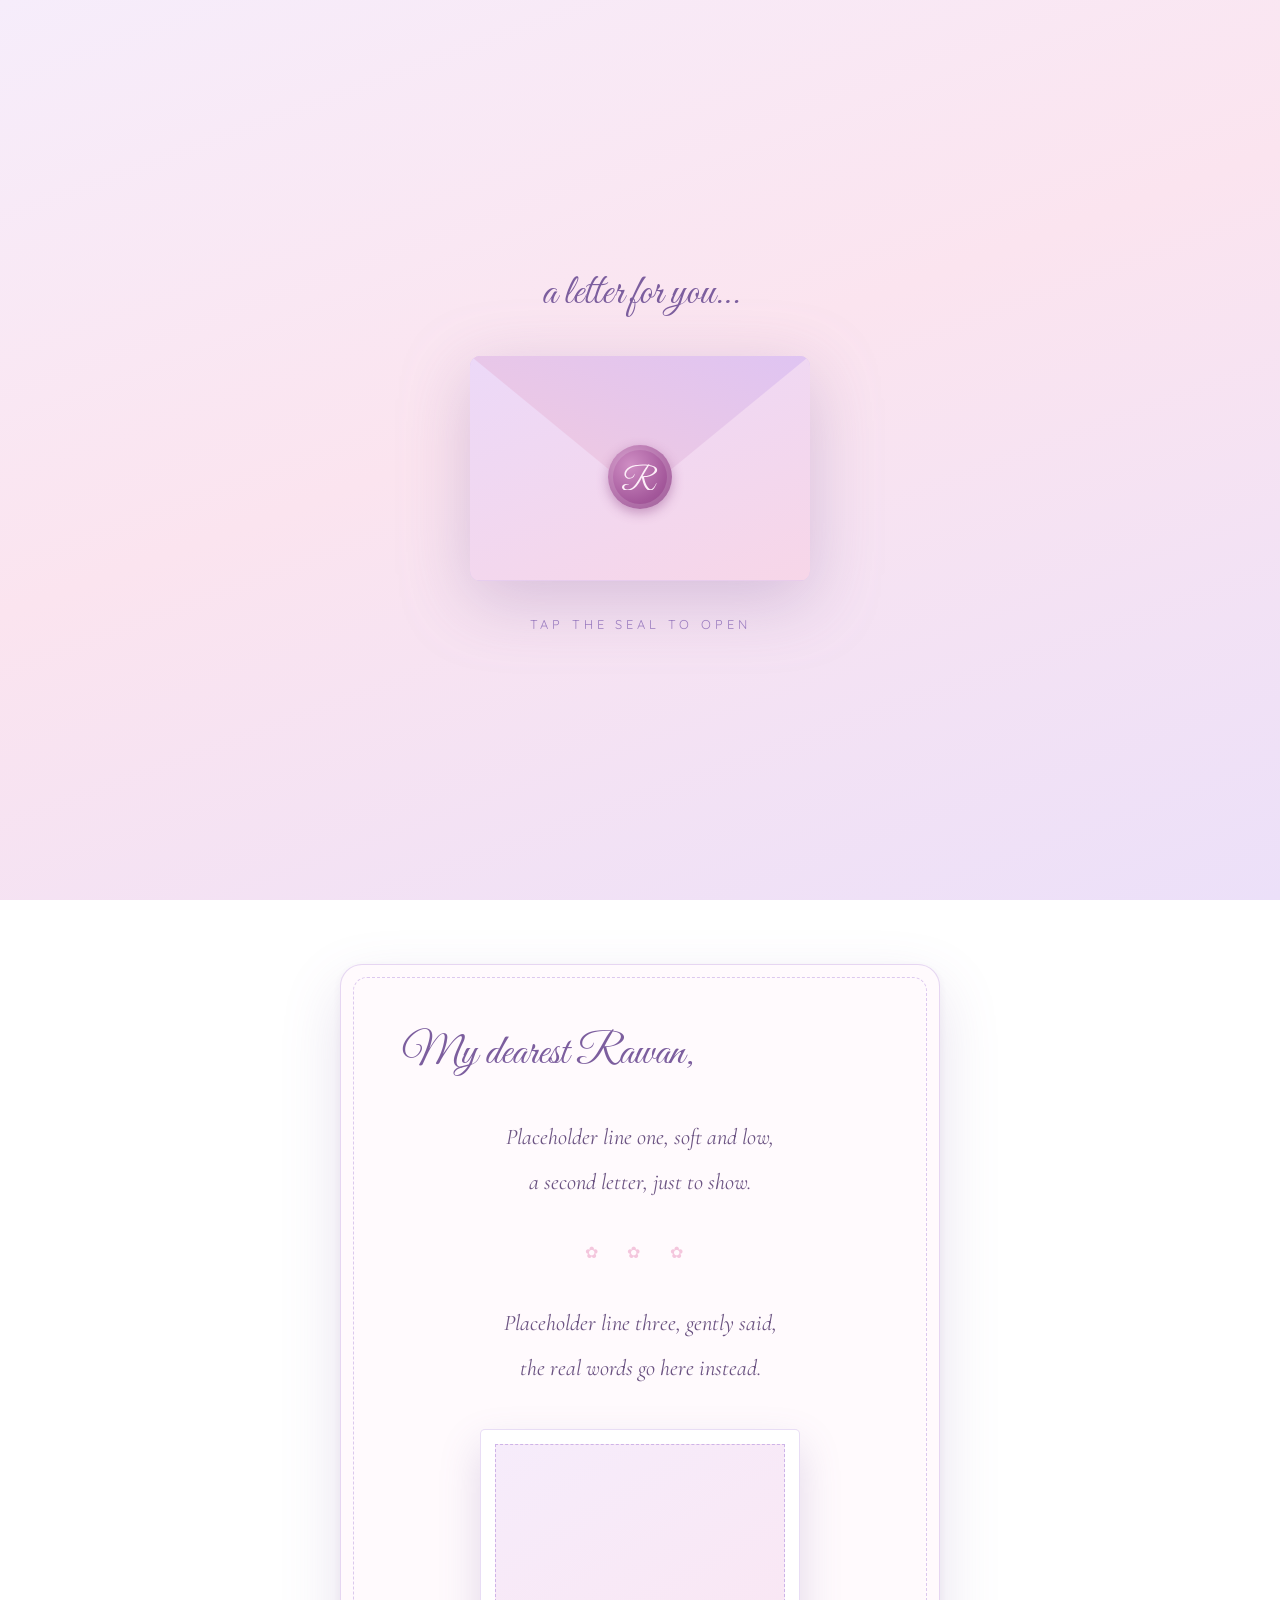
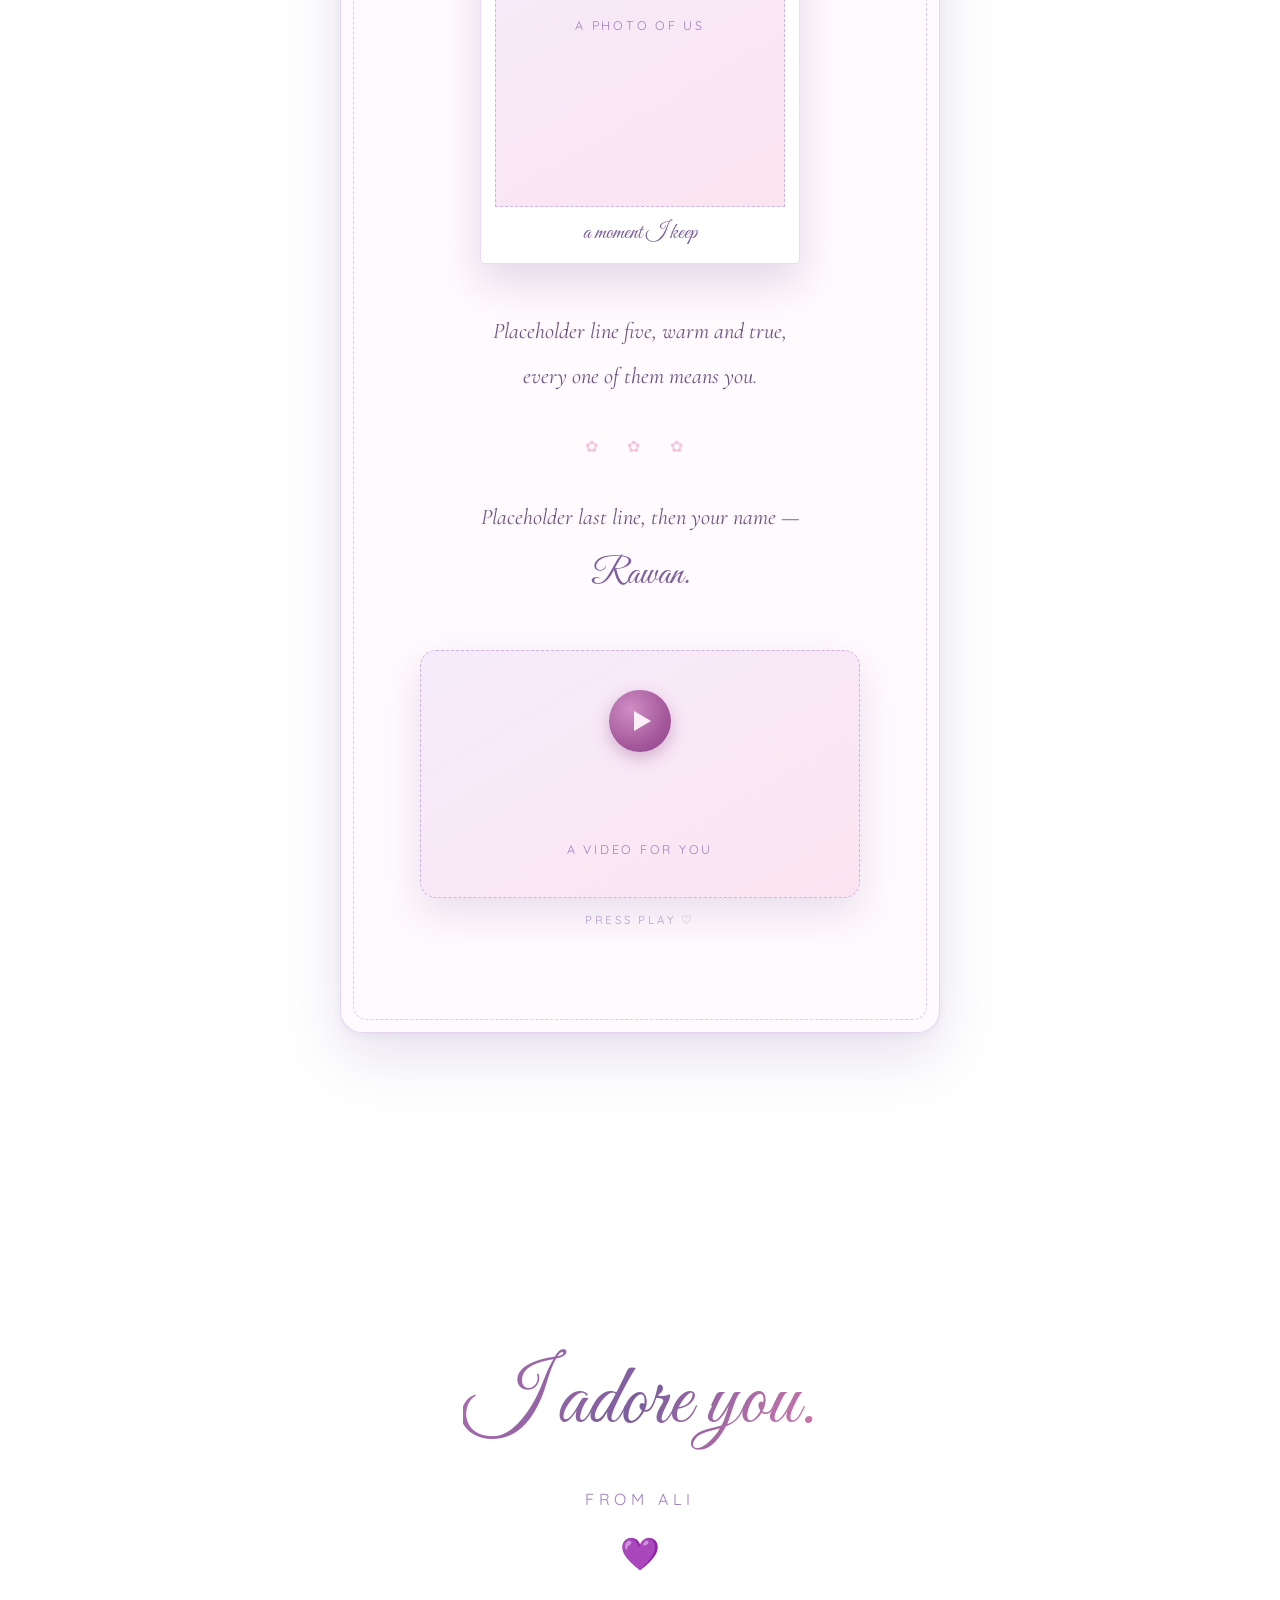
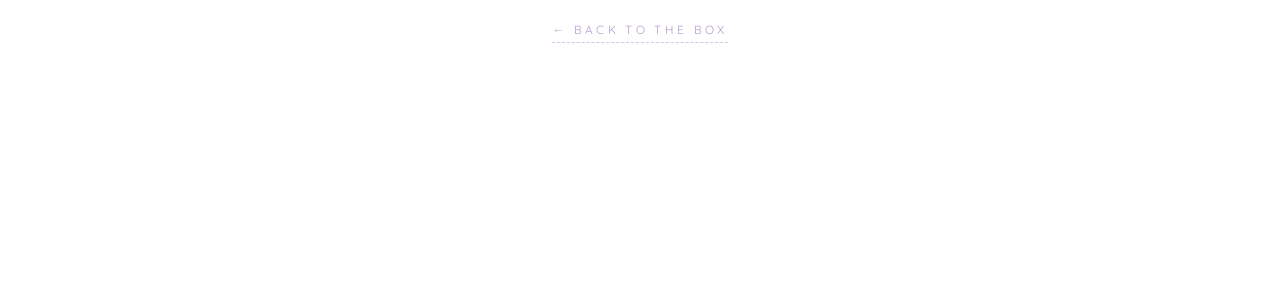
==== letters/no-2.html @ af163b9e "Add Letter No. II with poem, photo and video placeholders Adds letters/no-2.html and its card on the" ====
<!DOCTYPE html>
<html lang="en">
<head>
<meta charset="UTF-8">
<meta name="viewport" content="width=device-width, initial-scale=1.0">
<title>A Second Letter — for Rawan ♡</title>
<meta name="description" content="Letter No. II, for Rawan.">
<meta name="theme-color" content="#f6edfb">

<link rel="manifest" href="../manifest.webmanifest">
<link rel="apple-touch-icon" href="../assets/apple-touch-icon.png">
<meta name="apple-mobile-web-app-capable" content="yes">
<meta name="apple-mobile-web-app-status-bar-style" content="default">
<meta name="apple-mobile-web-app-title" content="For Rawan">
<link rel="icon" href="data:image/svg+xml,<svg xmlns=%22http://www.w3.org/2000/svg%22 viewBox=%220 0 100 100%22><text y=%22.9em%22 font-size=%2290%22>💌</text></svg>">

<link rel="preconnect" href="https://fonts.googleapis.com">
<link rel="preconnect" href="https://fonts.gstatic.com" crossorigin>
<link href="https://fonts.googleapis.com/css2?family=Cormorant+Garamond:ital,wght@0,400;0,500;1,400;1,500&family=Great+Vibes&family=Quicksand:wght@400;500&display=swap" rel="stylesheet">
<link rel="stylesheet" href="../assets/styles.css">
</head>
<body class="locked">

  <!-- sealed envelope — the letter begins closed, tap the seal to open -->
  <div class="env-overlay" id="envOverlay">
    <p class="env-hint">a letter for you…</p>
    <div class="envelope" id="envelope" role="button" tabindex="0" aria-label="Open the letter">
      <div class="env-back"></div>
      <div class="env-letter">For Rawan ♡</div>
      <div class="env-front"></div>
      <div class="env-flap"></div>
      <div class="wax-seal" aria-hidden="true">
        <svg class="seal-mark" viewBox="19 -790 1098 832" width="1098" height="832" aria-hidden="true" focusable="false"><path fill="#fdeef8" d="M894 42Q866 42 838.50 29Q811 16 787-9Q752-45 726.50-95.50Q701-146 683-199.50Q665-253 655-297.50Q645-342 641-366Q604-295 564.50-225.50Q525-156 464-89Q406-26 337 6.50Q268 39 194 39Q171 39 147 36Q81 28 50-2Q19-32 19-66Q19-103 52-133Q85-163 146-163Q166-163 189-159Q212-155 237-146Q248-142 248-137Q248-133 240-133Q235-133 232-134Q199-146 173-146Q131-146 109-121.50Q87-97 87-68Q87-40 111-16Q135 8 185 8Q248 8 301-21.50Q354-51 400-102.50Q446-154 488-219.50Q530-285 570-356Q637-475 691.50-572.50Q746-670 807-738Q780-741 752-742Q724-743 695-743Q632-743 564.50-736.50Q497-730 434-716Q349-698 288-662.50Q227-627 191.50-583.50Q156-540 147-496Q144-480 144-465Q144-414 178-386Q212-358 256-358Q284-358 312.50-369.50Q341-381 364-406Q383-426 392-443.50Q401-461 402-470Q403-484 408-484Q411-484 413.50-479Q416-474 415-469Q411-446 401-424Q391-402 377-387Q349-358 313-344Q277-330 244-330Q205-330 170.50-347Q136-364 115-396.50Q94-429 94-477Q94-533 133-591.50Q172-650 250.50-695Q329-740 446-757Q505-765 560.50-769.50Q616-774 668-774Q710-774 750-771Q790-768 829-763Q855-790 864-790Q871-790 871-779Q871-775 870-769Q869-763 867-757Q894-753 919.50-748.50Q945-744 965-738Q1044-716 1080.50-680.50Q1117-645 1117-604Q1117-560 1077.50-516Q1038-472 966.50-438Q895-404 799-388Q768-383 744.50-381Q721-379 704-378Q706-368 713-336Q720-304 733-260.50Q746-217 766.50-169Q787-121 816-78Q839-44 863-22Q887 0 914 0Q931 0 949.50-9Q968-18 988-38Q1012-62 1032-92Q1052-122 1066-149.50Q1080-177 1087-193Q1093-193 1096-192Q1099-191 1099-184Q1095-174 1085-152.50Q1075-131 1061.50-104.50Q1048-78 1032-52Q1016-26 1000-8Q977 17 948.50 29.50Q920 42 894 42M662-405Q691-410 724-412Q757-414 789-418Q841-425 887-445.50Q933-466 968.50-495Q1004-524 1024-556.50Q1044-589 1044-619Q1044-687 953-713Q935-718 906.50-723Q878-728 855-732Q807-650 756.50-571Q706-492 662-405"/></svg>
      </div>
    </div>
    <p class="env-tap">tap the seal to open</p>
  </div>
  <noscript>
    <style>.env-overlay { display: none; } body.locked { overflow: auto; }</style>
  </noscript>

  <div class="floaties" aria-hidden="true"></div>

  <header class="hero">
    <div class="envelope-emoji">💌</div>
    <p class="letter-no">Letter No. II</p>
    <h1>A Second Letter</h1>
    <p class="subtitle">for Rawan</p>
    <a class="scroll-hint" href="#letter">
      <span>keep going</span>
      <span class="arrow">↓</span>
    </a>
  </header>

  <main>
    <section class="letter-wrap" id="letter">
      <article class="letter">
        <p class="salutation write">My dearest Rawan,</p>

        <!-- ✍️ POEM — placeholder text, replace the stanzas below.
             Keep class="stanza write" so the handwriting effect runs. -->
        <p class="stanza write">
          Placeholder line one, soft and low,<br>
          a second letter, just to show.
        </p>

        <p class="divider reveal" aria-hidden="true">✿ ✿ ✿</p>

        <p class="stanza write">
          Placeholder line three, gently said,<br>
          the real words go here instead.
        </p>

        <!-- 📸 PHOTO — replace the .media-inner contents with:
             <img src="../assets/photos/us.jpg" alt="">
             then delete is-placeholder from the figure below. -->
        <figure class="media polaroid is-placeholder reveal">
          <div class="media-inner">
            <span class="media-note">a photo of us</span>
          </div>
          <figcaption>a moment I keep</figcaption>
        </figure>

        <p class="stanza write">
          Placeholder line five, warm and true,<br>
          every one of them means you.
        </p>

        <p class="divider reveal" aria-hidden="true">✿ ✿ ✿</p>

        <p class="stanza write">
          Placeholder last line, then your name —<br>
          <span class="her-name">Rawan.</span>
        </p>

        <!-- 🎬 VIDEO — replace the .media-inner contents with either:
             a file kept in the repo (best quality, keep it under ~50MB):
               <video controls playsinline preload="metadata"
                      poster="../assets/photos/video-cover.jpg">
                 <source src="../assets/video/us.mp4" type="video/mp4">
               </video>
             or a hosted one:
               <iframe src="https://www.youtube.com/embed/VIDEO_ID"
                       title="A video for you" allowfullscreen></iframe>
             then delete is-placeholder from the figure below. -->
        <figure class="media video-frame is-placeholder reveal">
          <div class="media-inner">
            <span class="play" aria-hidden="true"></span>
            <span class="media-note">a video for you</span>
          </div>
          <figcaption>press play ♡</figcaption>
        </figure>
      </article>
    </section>

    <section class="closing">
      <p class="adore reveal">I adore you.</p>
      <p class="signature reveal">from Ali</p>
      <div class="heart reveal" aria-hidden="true">💜</div>
      <a class="back-link reveal" href="../">← back to the box</a>
    </section>
  </main>

<script src="../assets/app.js"></script>
</body>
</html>
---- assets/styles.css ----
/* ═══════════════════════════════════════════
   For Rawan — shared styles
   Used by the keepsake box (index.html) and
   every letter inside letters/.
   ═══════════════════════════════════════════ */

:root {
  --lavender: #e6dcf7;
  --blush: #fbe4ef;
  --rose: #f4c6dd;
  --lilac: #cdb4e8;
  --deep-purple: #7c5e9e;
  --soft-purple: #9d7fc2;
  --muted: #b39ccc;
  --ink: #6b5382;
  --paper: #fffafd;
}

* { margin: 0; padding: 0; box-sizing: border-box; }

html { scroll-behavior: smooth; }

body {
  font-family: 'Cormorant Garamond', serif;
  color: var(--ink);
  background: linear-gradient(160deg,
    #f6edfb 0%,
    #fbe4ef 25%,
    #ece0f9 50%,
    #fde8f2 75%,
    #efe3fb 100%);
  background-attachment: fixed;
  min-height: 100svh;
  overflow-x: hidden;
}
body.locked { overflow: hidden; }

/* ── floating hearts & sparkles ─────────── */
.floaties {
  position: fixed;
  inset: 0;
  pointer-events: none;
  z-index: 0;
  overflow: hidden;
}
.floaty {
  position: absolute;
  bottom: -8vh;
  font-size: 1.1rem;
  opacity: 0;
  animation: floatUp linear infinite;
}
@keyframes floatUp {
  0%   { transform: translateY(0) rotate(0deg); opacity: 0; }
  10%  { opacity: .55; }
  90%  { opacity: .35; }
  100% { transform: translateY(-115vh) rotate(24deg); opacity: 0; }
}

/* ── heart trail (follows her finger) ───── */
.trail-heart {
  position: fixed;
  z-index: 15;
  pointer-events: none;
  user-select: none;
  transform: translate(-50%, -50%);
  animation: trailFade 1.15s ease-out forwards;
}
@keyframes trailFade {
  0%   { opacity: .9; transform: translate(-50%, -50%) scale(.55) rotate(0deg); }
  100% { opacity: 0;  transform: translate(-50%, -175%) scale(1.15) rotate(14deg); }
}

/* ── scroll reveal ──────────────────────── */
.reveal {
  opacity: 0;
  transform: translateY(26px);
  transition: opacity 1.1s ease, transform 1.1s cubic-bezier(.22, .8, .35, 1);
}
.reveal.visible {
  opacity: 1;
  transform: translateY(0);
}

/* ═══════════════════════════════════════════
   THE KEEPSAKE BOX  (index.html)
   ═══════════════════════════════════════════ */

.box {
  position: relative;
  z-index: 1;
  max-width: 780px;
  margin: 0 auto;
  padding: clamp(3.5rem, 12vh, 7rem) 1.25rem 4rem;
  text-align: center;
}
.greeting {
  font-family: 'Quicksand', sans-serif;
  font-size: clamp(.72rem, 2.2vw, .82rem);
  letter-spacing: .32em;
  text-transform: uppercase;
  color: var(--soft-purple);
  margin-bottom: 1.1rem;
}
.box-title {
  font-family: 'Great Vibes', cursive;
  font-weight: 400;
  font-size: clamp(3rem, 9vw, 5rem);
  line-height: 1.1;
  background: linear-gradient(120deg, var(--deep-purple), #d476ab, var(--soft-purple));
  -webkit-background-clip: text;
  background-clip: text;
  color: transparent;
}
.box-sub {
  font-size: clamp(1.05rem, 3vw, 1.25rem);
  font-style: italic;
  color: var(--soft-purple);
  margin-top: .5rem;
}

/* the shelf of letters */
.shelf {
  display: grid;
  grid-template-columns: 1fr;
  gap: 1.25rem;
  margin-top: clamp(2.5rem, 7vh, 3.5rem);
}
@media (min-width: 640px) {
  .shelf { grid-template-columns: 1fr 1fr; }
}

.letter-card {
  display: flex;
  flex-direction: column;
  align-items: center;
  gap: .55rem;
  padding: 2.4rem 1.5rem;
  background: var(--paper);
  border: 1px solid rgba(205, 180, 232, .55);
  border-radius: 20px;
  text-decoration: none;
  color: inherit;
  box-shadow: 0 14px 34px rgba(124, 94, 158, .14);
  transition: transform .5s cubic-bezier(.22, .8, .35, 1), box-shadow .5s ease;
  -webkit-tap-highlight-color: transparent;
}
.letter-card:hover,
.letter-card:focus-visible {
  transform: translateY(-7px);
  box-shadow: 0 24px 48px rgba(124, 94, 158, .22);
  outline: none;
}
.card-seal {
  width: 46px;
  height: 46px;
  border-radius: 50%;
  display: grid;
  place-items: center;
  background: radial-gradient(circle at 35% 32%, #cf8ec4, #a4589b 62%, #8d4487);
  box-shadow: 0 4px 12px rgba(141, 68, 135, .38), inset 0 0 0 4px rgba(255, 255, 255, .14);
  margin-bottom: .35rem;
}

/* The R on the seals is the Great Vibes outline drawn as SVG, with the
   viewBox set to the glyph's exact ink bounds. Centring it therefore centres
   the visible letter — as live text the cursive R lands off-centre, because
   CSS centres the character box and this glyph's ink sits high and left
   inside it. The SVG is inlined in the markup rather than fetched, so the
   seal is never briefly empty on a slow connection, and the aspect ratio is
   stated outright so it can't collapse if height:auto is mis-resolved. */
.seal-mark {
  display: block;
  width: 55%;
  height: auto;
  aspect-ratio: 1098 / 832;
}
.card-no {
  font-family: 'Quicksand', sans-serif;
  font-size: .7rem;
  letter-spacing: .3em;
  text-transform: uppercase;
  color: var(--soft-purple);
}
.card-title {
  font-family: 'Great Vibes', cursive;
  font-size: clamp(1.9rem, 6vw, 2.3rem);
  color: var(--deep-purple);
  line-height: 1.2;
}
.card-date {
  font-family: 'Quicksand', sans-serif;
  font-size: .72rem;
  letter-spacing: .2em;
  text-transform: uppercase;
  color: var(--muted);
}

/* the empty spot waiting for the next letter */
.card-soon {
  justify-content: center;
  background: rgba(255, 250, 253, .5);
  border-style: dashed;
  box-shadow: none;
  font-style: italic;
  color: var(--soft-purple);
  font-size: 1.1rem;
  min-height: 170px;
}
.card-soon .sprig {
  font-size: 1.3rem;
  opacity: .75;
}

.box-foot {
  margin-top: clamp(2.5rem, 7vh, 3.5rem);
  font-family: 'Quicksand', sans-serif;
  font-size: .76rem;
  letter-spacing: .3em;
  text-transform: uppercase;
  color: var(--soft-purple);
}

/* add-to-home-screen tip */
.tip {
  position: relative;
  z-index: 1;
  max-width: 460px;
  margin: 1.75rem auto 0;
  padding: .9rem 2.4rem .9rem 1.2rem;
  background: rgba(255, 250, 253, .72);
  border: 1px dashed var(--lilac);
  border-radius: 16px;
  font-family: 'Quicksand', sans-serif;
  font-size: .82rem;
  line-height: 1.6;
  color: var(--soft-purple);
}
.tip[hidden] { display: none; }
.tip .tip-close {
  position: absolute;
  top: .35rem;
  right: .55rem;
  border: 0;
  background: none;
  font-size: 1.1rem;
  line-height: 1;
  color: var(--lilac);
  cursor: pointer;
  padding: .25rem;
}
.tip .tip-close:hover { color: var(--soft-purple); }

/* ═══════════════════════════════════════════
   A LETTER  (letters/*.html)
   ═══════════════════════════════════════════ */

/* ── sealed envelope intro ──────────────── */
.env-overlay {
  position: fixed;
  inset: 0;
  z-index: 20;
  display: flex;
  flex-direction: column;
  align-items: center;
  justify-content: center;
  gap: 2.2rem;
  background: linear-gradient(160deg, #f6edfb, #fbe4ef 45%, #ece0f9);
  transition: opacity 1.1s ease;
}
.env-overlay.done {
  opacity: 0;
  pointer-events: none;
}
.env-hint {
  font-family: 'Great Vibes', cursive;
  font-size: clamp(1.9rem, 6vw, 2.6rem);
  color: var(--deep-purple);
}
.envelope {
  position: relative;
  width: min(78vw, 340px);
  aspect-ratio: 340 / 225;
  cursor: pointer;
  perspective: 900px;
  filter: drop-shadow(0 18px 34px rgba(124, 94, 158, .28));
  -webkit-tap-highlight-color: transparent;
}
.envelope:focus-visible { outline: 3px dashed var(--soft-purple); outline-offset: 8px; }
.env-back {
  position: absolute;
  inset: 0;
  background: #d9c2ee;
  border-radius: 10px;
  z-index: 1;
}
.env-letter {
  position: absolute;
  left: 7%;
  top: 8%;
  width: 86%;
  height: 84%;
  background: var(--paper);
  border-radius: 6px;
  z-index: 2;
  display: flex;
  align-items: center;
  justify-content: center;
  font-family: 'Great Vibes', cursive;
  font-size: 1.5rem;
  color: var(--deep-purple);
  box-shadow: 0 2px 10px rgba(124, 94, 158, .18);
  transition: transform .9s cubic-bezier(.22, .8, .35, 1) .5s;
}
.env-front {
  position: absolute;
  inset: 0;
  z-index: 3;
  background: linear-gradient(160deg, #ecd9f8, #f7d6e8);
  border-radius: 10px;
  clip-path: polygon(0 0, 50% 52%, 100% 0, 100% 100%, 0 100%);
}
.env-flap {
  position: absolute;
  inset: 0 0 auto 0;
  height: 62%;
  z-index: 4;
  background: linear-gradient(200deg, #dfc4f2, #f2cade);
  clip-path: polygon(0 0, 100% 0, 50% 100%);
  border-radius: 10px 10px 0 0;
  transform-origin: top center;
  transition: transform .7s cubic-bezier(.6, .05, .3, 1);
  backface-visibility: hidden;
}
.wax-seal {
  position: absolute;
  left: 50%;
  top: 54%;
  transform: translate(-50%, -50%);
  width: 64px;
  height: 64px;
  border-radius: 50%;
  z-index: 5;
  background: radial-gradient(circle at 35% 32%, #cf8ec4, #a4589b 62%, #8d4487);
  box-shadow: 0 4px 12px rgba(141, 68, 135, .45), inset 0 0 0 5px rgba(255, 255, 255, .14);
  display: grid;
  place-items: center;
  transition: transform .5s ease, opacity .5s ease;
  animation: sealGlow 2.6s ease-in-out infinite;
}
@keyframes sealGlow {
  0%, 100% { box-shadow: 0 4px 12px rgba(141, 68, 135, .45), 0 0 0 0 rgba(207, 142, 196, .55); }
  50%      { box-shadow: 0 4px 12px rgba(141, 68, 135, .45), 0 0 0 16px rgba(207, 142, 196, 0); }
}
.env-tap {
  font-family: 'Quicksand', sans-serif;
  font-size: .8rem;
  letter-spacing: .3em;
  text-transform: uppercase;
  color: var(--soft-purple);
}
.envelope.open .env-flap { transform: rotateX(180deg); z-index: 1; }
.envelope.open .wax-seal { transform: translate(-50%, -50%) scale(.35); opacity: 0; animation: none; }
.envelope.open .env-letter { transform: translateY(-46%) scale(1.06); }
.envelope.open { cursor: default; }

/* ── letter hero ────────────────────────── */
.hero {
  position: relative;
  min-height: 100svh;
  display: flex;
  flex-direction: column;
  align-items: center;
  justify-content: center;
  text-align: center;
  padding: 2rem 1.5rem;
  z-index: 1;
}
.hero .envelope-emoji {
  font-size: 3.4rem;
  animation: bob 3.4s ease-in-out infinite;
  filter: drop-shadow(0 8px 18px rgba(157, 127, 194, .35));
}
@keyframes bob {
  0%, 100% { transform: translateY(0); }
  50%      { transform: translateY(-12px); }
}
.hero .letter-no {
  font-family: 'Quicksand', sans-serif;
  font-size: .78rem;
  letter-spacing: .34em;
  text-transform: uppercase;
  color: var(--soft-purple);
  margin-top: 1.4rem;
}
.hero h1 {
  font-family: 'Great Vibes', cursive;
  font-weight: 400;
  font-size: clamp(3.2rem, 9vw, 5.6rem);
  margin-top: .5rem;
  background: linear-gradient(120deg, var(--deep-purple), #d476ab, var(--soft-purple));
  -webkit-background-clip: text;
  background-clip: text;
  color: transparent;
}
.hero p.subtitle {
  font-family: 'Quicksand', sans-serif;
  font-size: clamp(.85rem, 2.4vw, 1rem);
  letter-spacing: .35em;
  text-transform: uppercase;
  color: var(--soft-purple);
  margin-top: .8rem;
}
.scroll-hint {
  position: absolute;
  bottom: 2.2rem;
  left: 50%;
  transform: translateX(-50%);
  font-family: 'Quicksand', sans-serif;
  font-size: .8rem;
  letter-spacing: .25em;
  text-transform: uppercase;
  color: var(--soft-purple);
  opacity: .8;
  text-decoration: none;
  display: flex;
  flex-direction: column;
  align-items: center;
  gap: .4rem;
}
.scroll-hint .arrow {
  font-size: 1.2rem;
  animation: nudge 2s ease-in-out infinite;
}
@keyframes nudge {
  0%, 100% { transform: translateY(0); opacity: .5; }
  50%      { transform: translateY(6px); opacity: 1; }
}

/* ── the letter itself ──────────────────── */
.letter-wrap {
  position: relative;
  z-index: 1;
  max-width: 640px;
  margin: 0 auto;
  padding: 4rem 1.25rem 6rem;
}
.letter {
  position: relative;
  background: var(--paper);
  border-radius: 22px;
  padding: clamp(2.2rem, 6vw, 3.8rem);
  border: 1px solid rgba(205, 180, 232, .5);
  box-shadow:
    0 24px 60px rgba(124, 94, 158, .18),
    0 3px 10px rgba(124, 94, 158, .08);
}
.letter::before {
  content: '';
  position: absolute;
  inset: 12px;
  border: 1px dashed rgba(205, 180, 232, .7);
  border-radius: 14px;
  pointer-events: none;
}
.letter .salutation {
  font-family: 'Great Vibes', cursive;
  font-size: clamp(2rem, 6vw, 2.7rem);
  color: var(--deep-purple);
  margin-bottom: 2.2rem;
}
.stanza {
  font-size: clamp(1.15rem, 3.2vw, 1.4rem);
  line-height: 2;
  font-style: italic;
  margin-bottom: 2.4rem;
  text-align: center;
}
.stanza .her-name {
  font-family: 'Great Vibes', cursive;
  font-style: normal;
  font-size: 1.6em;
  color: var(--deep-purple);
}
.divider {
  text-align: center;
  color: var(--rose);
  font-size: 1rem;
  letter-spacing: .8em;
  margin: 0 0 2.4rem;
  user-select: none;
}

/* ── media inside a letter: photos and video ─────────────
   Both start as placeholders. To fill one in, drop an <img>
   or a <video>/<iframe> into .media-inner and remove the
   is-placeholder class from the figure. */
.media {
  max-width: 440px;
  margin: 0 auto 2.8rem;
}
.media .media-inner {
  display: grid;
  place-items: center;
  gap: .7rem;
  overflow: hidden;
  background: linear-gradient(150deg, #f6ecfb, #fbe4f0);
}
.media img,
.media video,
.media iframe {
  display: block;
  width: 100%;
  height: 100%;
  border: 0;
  object-fit: cover;
}
.media .media-note {
  font-family: 'Quicksand', sans-serif;
  font-size: .78rem;
  letter-spacing: .22em;
  text-transform: uppercase;
  color: var(--soft-purple);
  text-align: center;
  padding: 0 1rem;
}
.is-placeholder .media-inner {
  border: 1px dashed var(--lilac);
}

/* video */
.video-frame .media-inner {
  aspect-ratio: 16 / 9;
  border-radius: 16px;
  box-shadow: 0 16px 38px rgba(124, 94, 158, .17);
}
.video-frame figcaption {
  margin-top: .9rem;
  font-family: 'Quicksand', sans-serif;
  font-size: .72rem;
  letter-spacing: .24em;
  text-transform: uppercase;
  color: var(--muted);
  text-align: center;
}
.play {
  width: 62px;
  height: 62px;
  border-radius: 50%;
  display: grid;
  place-items: center;
  background: radial-gradient(circle at 35% 32%, #cf8ec4, #a4589b 62%, #8d4487);
  box-shadow: 0 6px 16px rgba(141, 68, 135, .34);
}
.play::before {
  content: '';
  border-style: solid;
  border-width: 10px 0 10px 17px;
  border-color: transparent transparent transparent #fdeef8;
  margin-left: 5px;
}

/* photo, framed like a polaroid */
.polaroid {
  max-width: 320px;
  padding: 14px 14px 0;
  background: #fff;
  /* the letter is near-white too, so the print needs an edge of its own */
  border: 1px solid rgba(205, 180, 232, .45);
  border-radius: 5px;
  box-shadow: 0 18px 40px rgba(124, 94, 158, .22);
  transform: rotate(-1.8deg);
}
.polaroid .media-inner {
  aspect-ratio: 4 / 5;
}
.polaroid figcaption {
  font-family: 'Great Vibes', cursive;
  font-size: 1.4rem;
  color: var(--deep-purple);
  text-align: center;
  padding: .75rem 0 1rem;
}

/* handwriting reveal — each character inks in */
.write .ink {
  opacity: 0;
  filter: blur(4px);
  transition: opacity .45s ease, filter .8s ease;
}
.write.written .ink {
  opacity: 1;
  filter: blur(0);
}

/* ── closing ────────────────────────────── */
.closing {
  position: relative;
  z-index: 1;
  min-height: 85svh;
  display: flex;
  flex-direction: column;
  align-items: center;
  justify-content: center;
  text-align: center;
  padding: 3rem 1.5rem 5rem;
}
.closing .adore {
  font-family: 'Great Vibes', cursive;
  font-size: clamp(3rem, 10vw, 5.4rem);
  line-height: 1.25;
  background: linear-gradient(120deg, #b06cb0, var(--deep-purple), #d476ab);
  -webkit-background-clip: text;
  background-clip: text;
  color: transparent;
}
.closing .signature {
  font-family: 'Quicksand', sans-serif;
  letter-spacing: .3em;
  text-transform: uppercase;
  font-size: clamp(.85rem, 2.4vw, 1rem);
  color: var(--soft-purple);
  margin-top: 2rem;
}
.closing .heart {
  font-size: 2rem;
  margin-top: 1.6rem;
  animation: heartbeat 1.6s ease-in-out infinite;
}
@keyframes heartbeat {
  0%, 100% { transform: scale(1); }
  12%      { transform: scale(1.18); }
  24%      { transform: scale(1); }
  36%      { transform: scale(1.12); }
  48%      { transform: scale(1); }
}
.back-link {
  display: inline-block;
  margin-top: 3rem;
  font-family: 'Quicksand', sans-serif;
  font-size: .74rem;
  letter-spacing: .28em;
  text-transform: uppercase;
  color: var(--muted);
  text-decoration: none;
  border-bottom: 1px dashed rgba(205, 180, 232, .8);
  padding-bottom: .3rem;
  transition: color .4s ease;
}
.back-link:hover { color: var(--soft-purple); }

/* ── gentler for anyone who prefers it ──── */
@media (prefers-reduced-motion: reduce) {
  html { scroll-behavior: auto; }
  .floaty,
  .hero .envelope-emoji,
  .scroll-hint .arrow,
  .closing .heart,
  .wax-seal { animation: none; }
  .floaty { display: none; }
  .reveal { opacity: 1; transform: none; transition: none; }
  .write .ink { transition: none; }
  .env-overlay, .env-flap, .env-letter, .wax-seal { transition: none; }
  .letter-card { transition: none; }
}
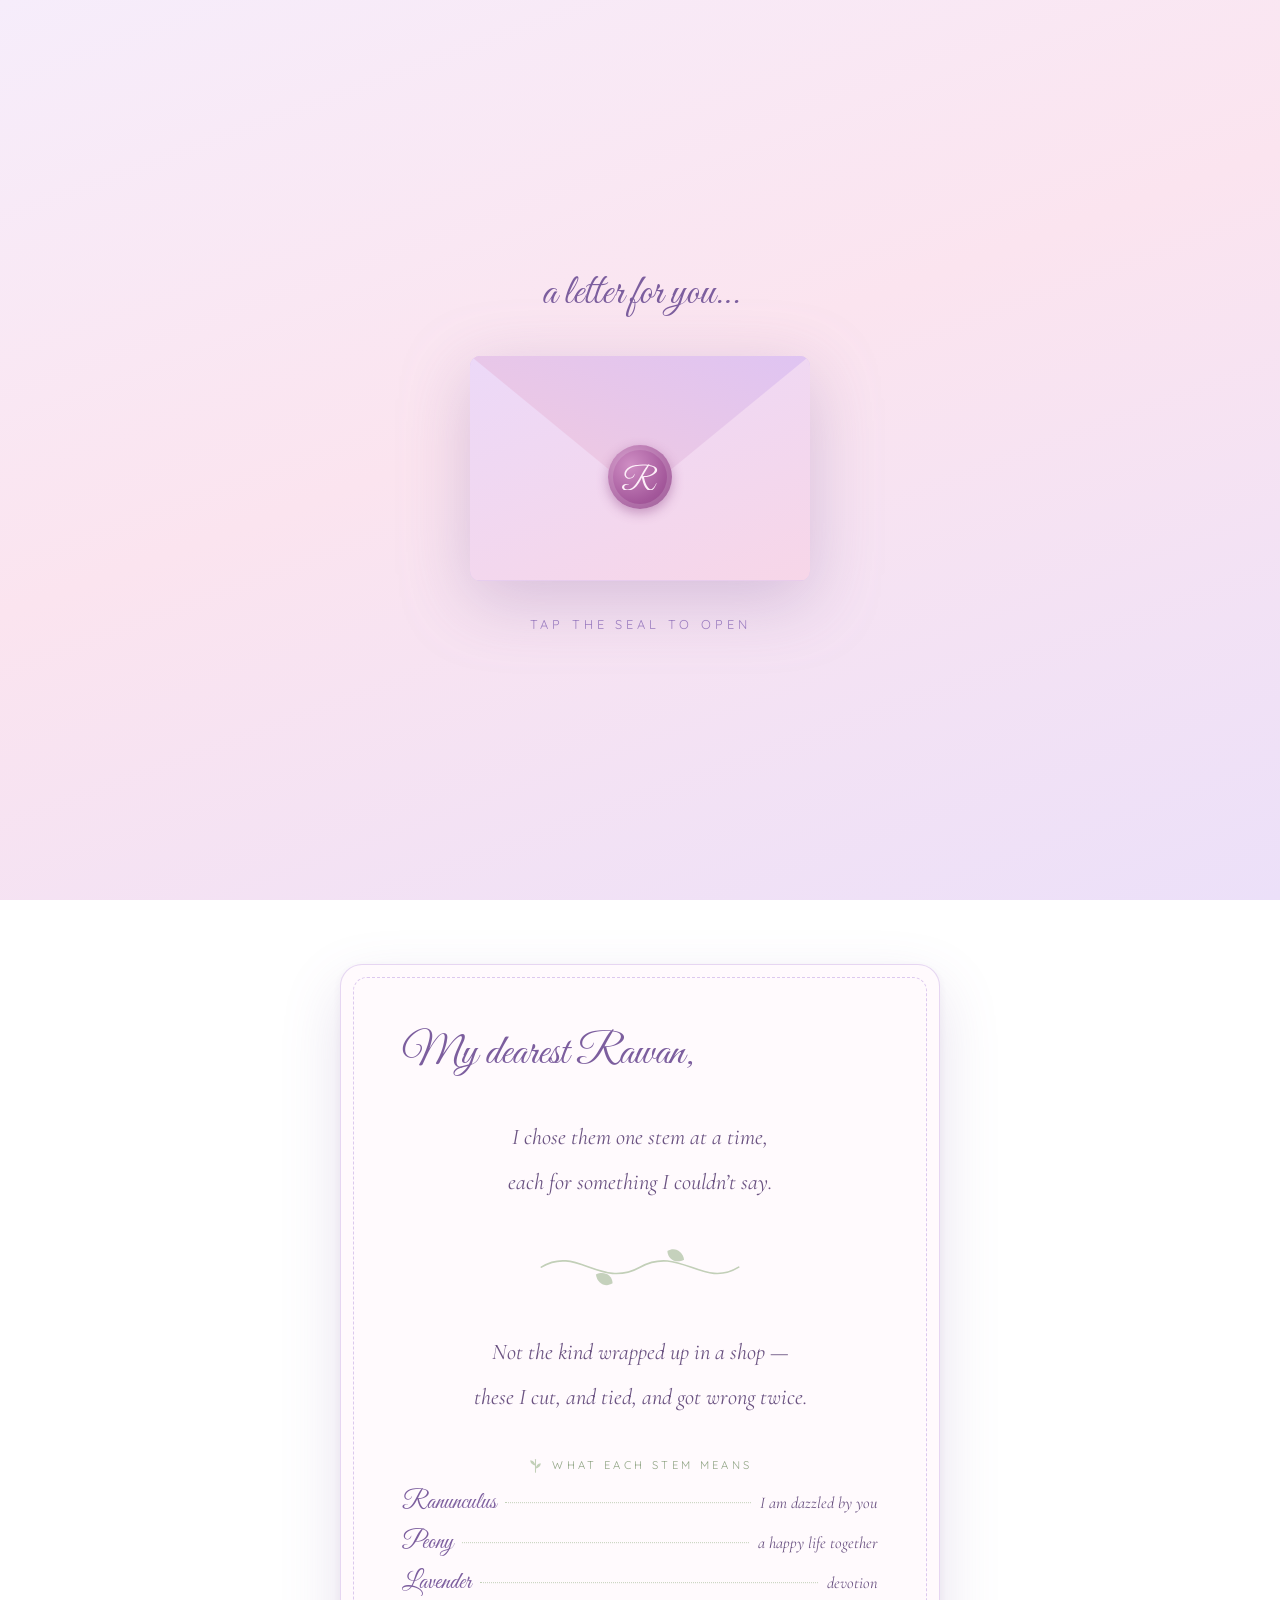
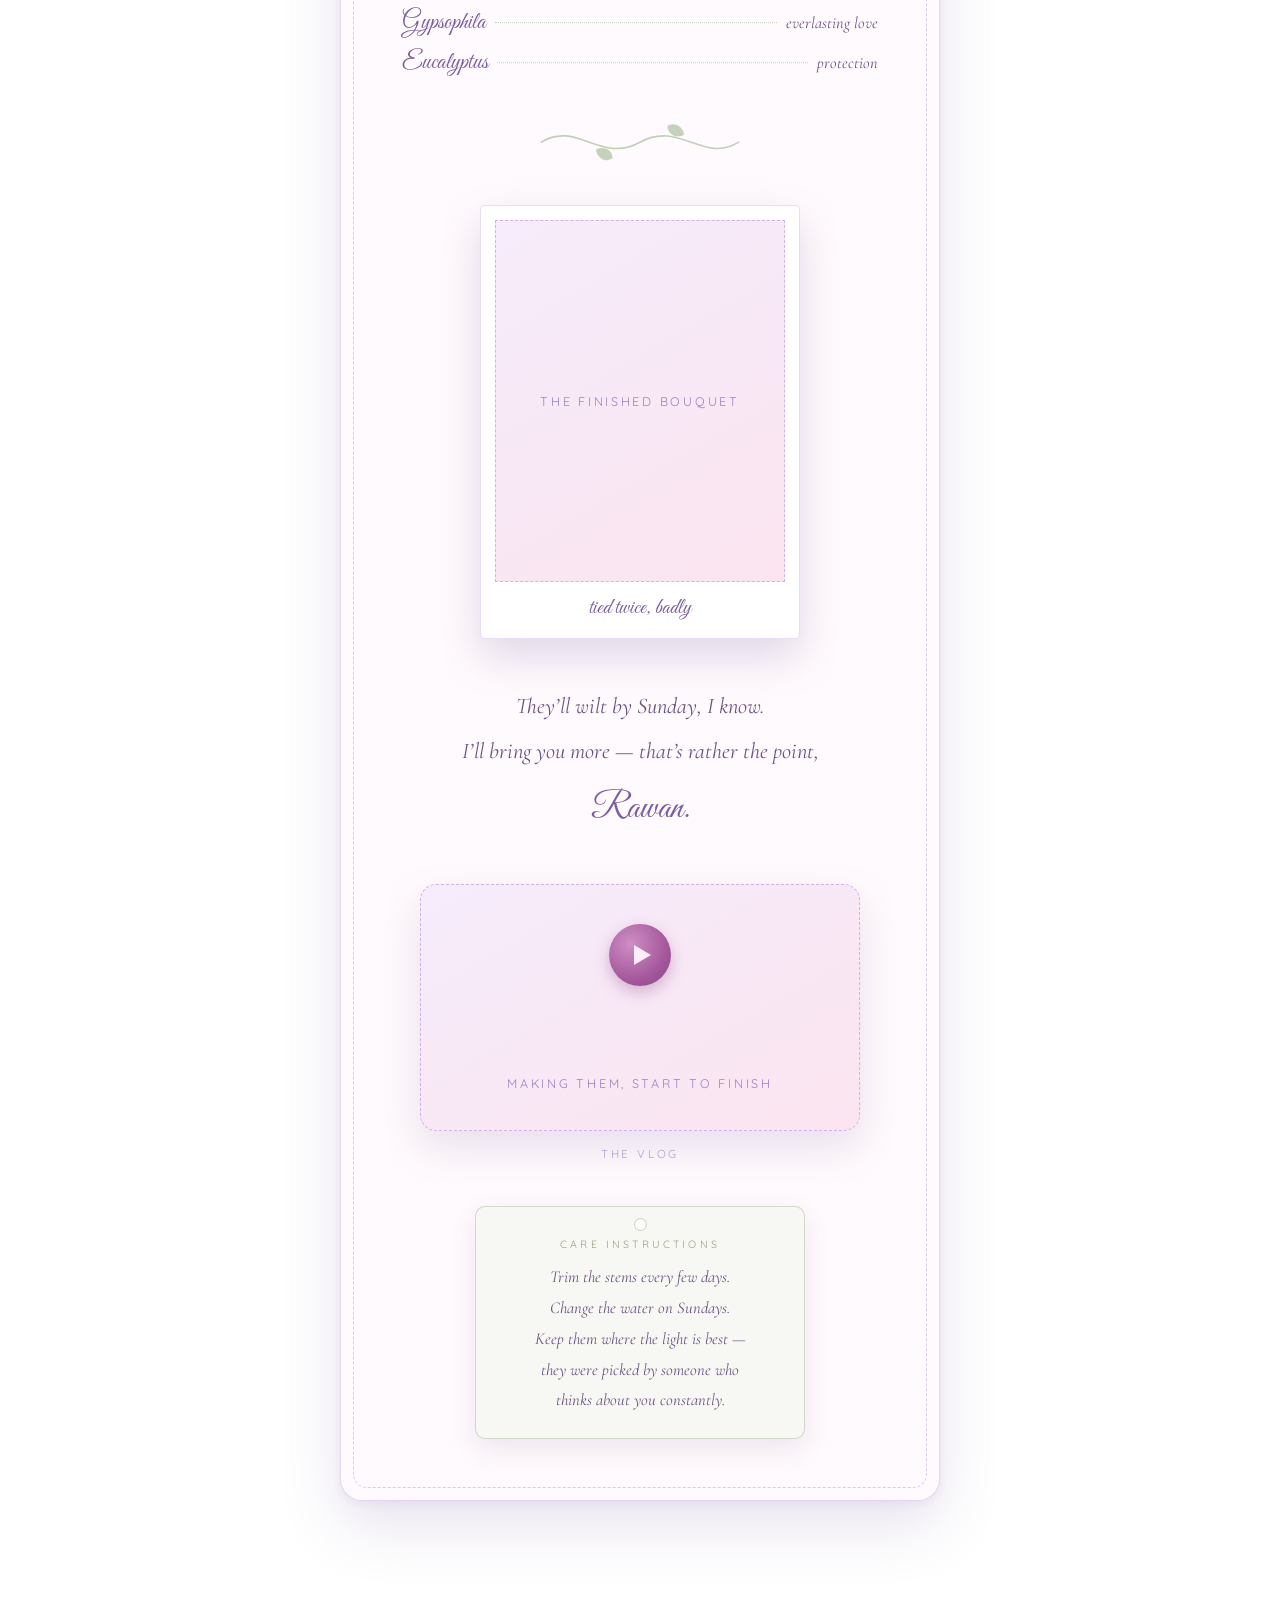
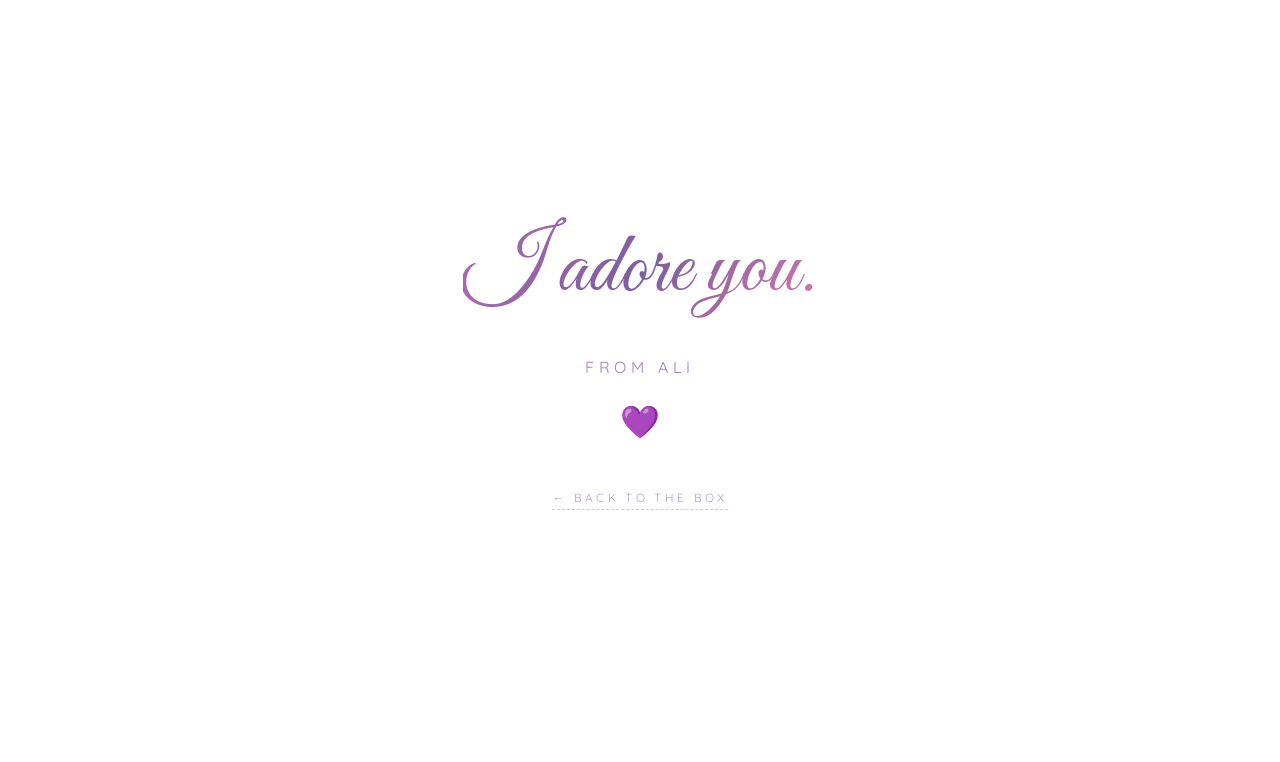
==== commit 9575c9ff: "Give Letter No. II a flower theme for the bouquet Falling petals replace the drifting hearts on this" ====
--- a/letters/no-2.html
+++ b/letters/no-2.html
@@ -3,7 +3,7 @@
 <head>
 <meta charset="UTF-8">
 <meta name="viewport" content="width=device-width, initial-scale=1.0">
-<title>A Second Letter — for Rawan ♡</title>
+<title>Flowers for You — for Rawan ♡</title>
 <meta name="description" content="Letter No. II, for Rawan.">
 <meta name="theme-color" content="#f6edfb">
 
@@ -19,7 +19,7 @@
 <link href="https://fonts.googleapis.com/css2?family=Cormorant+Garamond:ital,wght@0,400;0,500;1,400;1,500&family=Great+Vibes&family=Quicksand:wght@400;500&display=swap" rel="stylesheet">
 <link rel="stylesheet" href="../assets/styles.css">
 </head>
-<body class="locked">
+<body class="locked" data-ambient="petals">
 
   <!-- sealed envelope — the letter begins closed, tap the seal to open -->
   <div class="env-overlay" id="envOverlay">
@@ -42,9 +42,16 @@
   <div class="floaties" aria-hidden="true"></div>
 
   <header class="hero">
-    <div class="envelope-emoji">💌</div>
+    <svg class="sprig" viewBox="0 0 40 40" aria-hidden="true">
+      <path d="M20 37 C 20 24, 20 14, 20 5" fill="none" stroke="#c2cfb8" stroke-width="1.6" stroke-linecap="round"/>
+      <path d="M20 21 C 13 20, 9 15, 9 11 C 15 11, 19 15, 20 21 Z" fill="#c2cfb8"/>
+      <path d="M20 27 C 27 26, 31 21, 31 17 C 25 17, 21 21, 20 27 Z" fill="#c2cfb8" opacity=".8"/>
+      <circle cx="20" cy="7" r="4.4" fill="#f4c6dd"/>
+      <circle cx="15.6" cy="10" r="3.4" fill="#e8cdf0"/>
+      <circle cx="24.4" cy="10" r="3.4" fill="#f7d9e8"/>
+    </svg>
     <p class="letter-no">Letter No. II</p>
-    <h1>A Second Letter</h1>
+    <h1>Flowers for You</h1>
     <p class="subtitle">for Rawan</p>
     <a class="scroll-hint" href="#letter">
       <span>keep going</span>
@@ -60,56 +67,88 @@
         <!-- ✍️ POEM — placeholder text, replace the stanzas below.
              Keep class="stanza write" so the handwriting effect runs. -->
         <p class="stanza write">
-          Placeholder line one, soft and low,<br>
-          a second letter, just to show.
+          I chose them one stem at a time,<br>
+          each for something I couldn&rsquo;t say.
         </p>
 
-        <p class="divider reveal" aria-hidden="true">✿ ✿ ✿</p>
+        <svg class="vine" viewBox="0 0 200 46" aria-hidden="true">
+          <path class="stroke" d="M6 23 C 40 2, 62 44, 100 23 C 138 2, 160 44, 194 23"/>
+          <g transform="translate(58 30) rotate(28)"><path class="leaf" d="M0 0 C 5 -7, 14 -7, 18 0 C 14 7, 5 7, 0 0"/></g>
+          <g transform="translate(142 16) rotate(-152)"><path class="leaf" d="M0 0 C 5 -7, 14 -7, 18 0 C 14 7, 5 7, 0 0"/></g>
+        </svg>
 
         <p class="stanza write">
-          Placeholder line three, gently said,<br>
-          the real words go here instead.
+          Not the kind wrapped up in a shop &mdash;<br>
+          these I cut, and tied, and got wrong twice.
         </p>
 
+        <!-- 🌸 THE STEMS — replace these with the flowers actually in the
+             bouquet, and what you want each one to mean. -->
+        <section class="stems-card reveal">
+          <p class="stems-head">
+            <svg viewBox="0 0 20 20" aria-hidden="true"><path d="M10 19 C 10 12, 10 7, 10 2" fill="none" stroke="#c2cfb8" stroke-width="1.4" stroke-linecap="round"/><path d="M10 10 C 5 9, 3 6, 3 3 C 7 3, 9 6, 10 10 Z"/><path d="M10 14 C 15 13, 17 10, 17 7 C 13 7, 11 10, 10 14 Z"/></svg>
+            what each stem means
+          </p>
+          <dl class="stems">
+            <div class="stem-row"><dt>Ranunculus</dt><span class="leader"></span><dd>I am dazzled by you</dd></div>
+            <div class="stem-row"><dt>Peony</dt><span class="leader"></span><dd>a happy life together</dd></div>
+            <div class="stem-row"><dt>Lavender</dt><span class="leader"></span><dd>devotion</dd></div>
+            <div class="stem-row"><dt>Gypsophila</dt><span class="leader"></span><dd>everlasting love</dd></div>
+            <div class="stem-row"><dt>Eucalyptus</dt><span class="leader"></span><dd>protection</dd></div>
+          </dl>
+        </section>
+
+        <svg class="vine" viewBox="0 0 200 46" aria-hidden="true">
+          <path class="stroke" d="M6 23 C 40 2, 62 44, 100 23 C 138 2, 160 44, 194 23"/>
+          <g transform="translate(58 30) rotate(28)"><path class="leaf" d="M0 0 C 5 -7, 14 -7, 18 0 C 14 7, 5 7, 0 0"/></g>
+          <g transform="translate(142 16) rotate(-152)"><path class="leaf" d="M0 0 C 5 -7, 14 -7, 18 0 C 14 7, 5 7, 0 0"/></g>
+        </svg>
+
         <!-- 📸 PHOTO — replace the .media-inner contents with:
-             <img src="../assets/photos/us.jpg" alt="">
+             <img src="../assets/photos/bouquet.jpg" alt="">
              then delete is-placeholder from the figure below. -->
         <figure class="media polaroid is-placeholder reveal">
           <div class="media-inner">
-            <span class="media-note">a photo of us</span>
+            <span class="media-note">the finished bouquet</span>
           </div>
-          <figcaption>a moment I keep</figcaption>
+          <figcaption>tied twice, badly</figcaption>
         </figure>
 
         <p class="stanza write">
-          Placeholder line five, warm and true,<br>
-          every one of them means you.
-        </p>
-
-        <p class="divider reveal" aria-hidden="true">✿ ✿ ✿</p>
-
-        <p class="stanza write">
-          Placeholder last line, then your name —<br>
+          They&rsquo;ll wilt by Sunday, I know.<br>
+          I&rsquo;ll bring you more &mdash; that&rsquo;s rather the point,<br>
           <span class="her-name">Rawan.</span>
         </p>
 
-        <!-- 🎬 VIDEO — replace the .media-inner contents with either:
+        <!-- 🎬 THE VLOG — replace the .media-inner contents with either:
              a file kept in the repo (best quality, keep it under ~50MB):
                <video controls playsinline preload="metadata"
-                      poster="../assets/photos/video-cover.jpg">
-                 <source src="../assets/video/us.mp4" type="video/mp4">
+                      poster="../assets/photos/vlog-cover.jpg">
+                 <source src="../assets/video/bouquet.mp4" type="video/mp4">
                </video>
              or a hosted one:
                <iframe src="https://www.youtube.com/embed/VIDEO_ID"
-                       title="A video for you" allowfullscreen></iframe>
+                       title="Making the bouquet" allowfullscreen></iframe>
              then delete is-placeholder from the figure below. -->
         <figure class="media video-frame is-placeholder reveal">
           <div class="media-inner">
             <span class="play" aria-hidden="true"></span>
-            <span class="media-note">a video for you</span>
+            <span class="media-note">making them, start to finish</span>
           </div>
-          <figcaption>press play ♡</figcaption>
+          <figcaption>the vlog</figcaption>
         </figure>
+
+        <aside class="care-tag reveal">
+          <span class="punch" aria-hidden="true"></span>
+          <p class="care-head">care instructions</p>
+          <p class="care-body">
+            Trim the stems every few days.<br>
+            Change the water on Sundays.<br>
+            Keep them where the light is best &mdash;<br>
+            they were picked by someone who<br>
+            thinks about you constantly.
+          </p>
+        </aside>
       </article>
     </section>
 
--- a/assets/styles.css
+++ b/assets/styles.css
@@ -14,6 +14,10 @@
   --muted: #b39ccc;
   --ink: #6b5382;
   --paper: #fffafd;
+  /* botanical accent, used only by letters with a flower theme */
+  --stem: #8fa383;
+  --stem-soft: #c2cfb8;
+  --tag: #f7f8f3;
 }
 
 * { margin: 0; padding: 0; box-sizing: border-box; }
@@ -55,6 +59,33 @@
   10%  { opacity: .55; }
   90%  { opacity: .35; }
   100% { transform: translateY(-115vh) rotate(24deg); opacity: 0; }
+}
+
+/* ── falling petals (letters with data-ambient="petals") ── */
+.petal-fall {
+  position: absolute;
+  top: -12vh;
+  animation: fall linear infinite;
+}
+.petal-sway { animation: sway ease-in-out infinite alternate; }
+.petal-spin { display: block; animation: spin linear infinite; }
+@keyframes fall { to { transform: translateY(118vh); } }
+@keyframes sway {
+  from { transform: translateX(-16px); }
+  to   { transform: translateX(16px); }
+}
+@keyframes spin { to { transform: rotate(360deg); } }
+
+.trail-petal {
+  position: fixed;
+  z-index: 15;
+  pointer-events: none;
+  transform: translate(-50%, -50%);
+  animation: petalTrail 1.2s ease-out forwards;
+}
+@keyframes petalTrail {
+  from { opacity: .75; transform: translate(-50%, -50%) scale(.5) rotate(0deg); }
+  to   { opacity: 0;   transform: translate(-50%, 40%) scale(1) rotate(70deg); }
 }
 
 /* ── heart trail (follows her finger) ───── */
@@ -381,6 +412,14 @@
   animation: bob 3.4s ease-in-out infinite;
   filter: drop-shadow(0 8px 18px rgba(157, 127, 194, .35));
 }
+/* the flower letters open on a sprig instead of the envelope */
+.hero .sprig {
+  width: 56px;
+  height: 56px;
+  margin-bottom: .5rem;
+  animation: bob 3.4s ease-in-out infinite;
+  filter: drop-shadow(0 8px 16px rgba(157, 127, 194, .25));
+}
 @keyframes bob {
   0%, 100% { transform: translateY(0); }
   50%      { transform: translateY(-12px); }
@@ -489,6 +528,120 @@
   letter-spacing: .8em;
   margin: 0 0 2.4rem;
   user-select: none;
+}
+
+/* ── vine divider, drawn as she scrolls past it ─────────
+   Note: the leaf's placement lives on a wrapping <g>, because
+   the SVG transform attribute and the CSS transform property
+   are the same thing — a CSS transform here would wipe it out. */
+.vine {
+  display: block;
+  width: min(210px, 62%);
+  margin: 0 auto 2.4rem;
+  overflow: visible;
+}
+.vine .stroke {
+  fill: none;
+  stroke: var(--stem-soft);
+  stroke-width: 1.6;
+  stroke-linecap: round;
+  transition: stroke-dashoffset 1.9s cubic-bezier(.4, 0, .25, 1);
+}
+.vine .leaf {
+  fill: var(--stem-soft);
+  opacity: 0;
+  transform-box: fill-box;
+  transform-origin: 0% 50%;
+  transform: scale(.3);
+  transition: opacity .8s ease 1.15s, transform .9s cubic-bezier(.3, 1.4, .5, 1) 1.15s;
+}
+.vine.drawn .leaf { opacity: .95; transform: scale(1); }
+
+/* ── the stems, set like an index ───────────────────────── */
+.stems-card {
+  display: flex;
+  flex-direction: column;
+  gap: 1.1rem;
+  margin-bottom: 2.6rem;
+}
+.stems-head {
+  display: flex;
+  align-items: center;
+  justify-content: center;
+  gap: .6rem;
+  font-family: 'Quicksand', sans-serif;
+  font-size: .7rem;
+  letter-spacing: .3em;
+  text-transform: uppercase;
+  color: var(--stem);
+}
+.stems-head svg { width: 15px; height: 15px; fill: var(--stem-soft); }
+.stems { display: flex; flex-direction: column; gap: .85rem; }
+.stem-row { display: flex; align-items: baseline; gap: .55rem; }
+.stem-row dt {
+  font-family: 'Great Vibes', cursive;
+  font-size: 1.5rem;
+  line-height: 1.1;
+  color: var(--deep-purple);
+  white-space: nowrap;
+}
+.stem-row .leader {
+  flex: 1;
+  min-width: 1.5rem;
+  border-bottom: 1px dotted var(--stem-soft);
+  transform: translateY(-.3em);
+}
+.stem-row dd {
+  font-style: italic;
+  font-size: 1.02rem;
+  color: var(--ink);
+  text-align: right;
+}
+@media (max-width: 540px) {
+  .stem-row { flex-direction: column; align-items: flex-start; gap: .1rem; }
+  .stem-row .leader { display: none; }
+  .stem-row dd { text-align: left; padding-left: 1.1rem; }
+}
+
+/* ── the florist's care tag ─────────────────────────────── */
+.care-tag {
+  position: relative;
+  max-width: 330px;
+  margin: 0 auto;
+  padding: 1.9rem 1.6rem 1.4rem;
+  background: var(--tag);
+  border: 1px solid rgba(143, 163, 131, .38);
+  border-radius: 10px;
+  box-shadow: 0 10px 26px rgba(124, 94, 158, .13);
+  transform: rotate(1.4deg);
+  display: flex;
+  flex-direction: column;
+  gap: .7rem;
+}
+.care-tag .punch {
+  position: absolute;
+  top: .7rem;
+  left: 50%;
+  width: 13px;
+  height: 13px;
+  margin-left: -6.5px;
+  border-radius: 50%;
+  background: var(--paper);
+  border: 1px solid rgba(143, 163, 131, .45);
+}
+.care-head {
+  font-family: 'Quicksand', sans-serif;
+  font-size: .66rem;
+  letter-spacing: .3em;
+  text-transform: uppercase;
+  color: var(--stem);
+  text-align: center;
+}
+.care-body {
+  font-style: italic;
+  font-size: 1.04rem;
+  line-height: 1.85;
+  text-align: center;
 }
 
 /* ── media inside a letter: photos and video ─────────────
@@ -662,4 +815,6 @@
   .write .ink { transition: none; }
   .env-overlay, .env-flap, .env-letter, .wax-seal { transition: none; }
   .letter-card { transition: none; }
-}
+  .vine .stroke { stroke-dashoffset: 0 !important; transition: none; }
+  .vine .leaf { opacity: .95; transform: scale(1); transition: none; }
+}
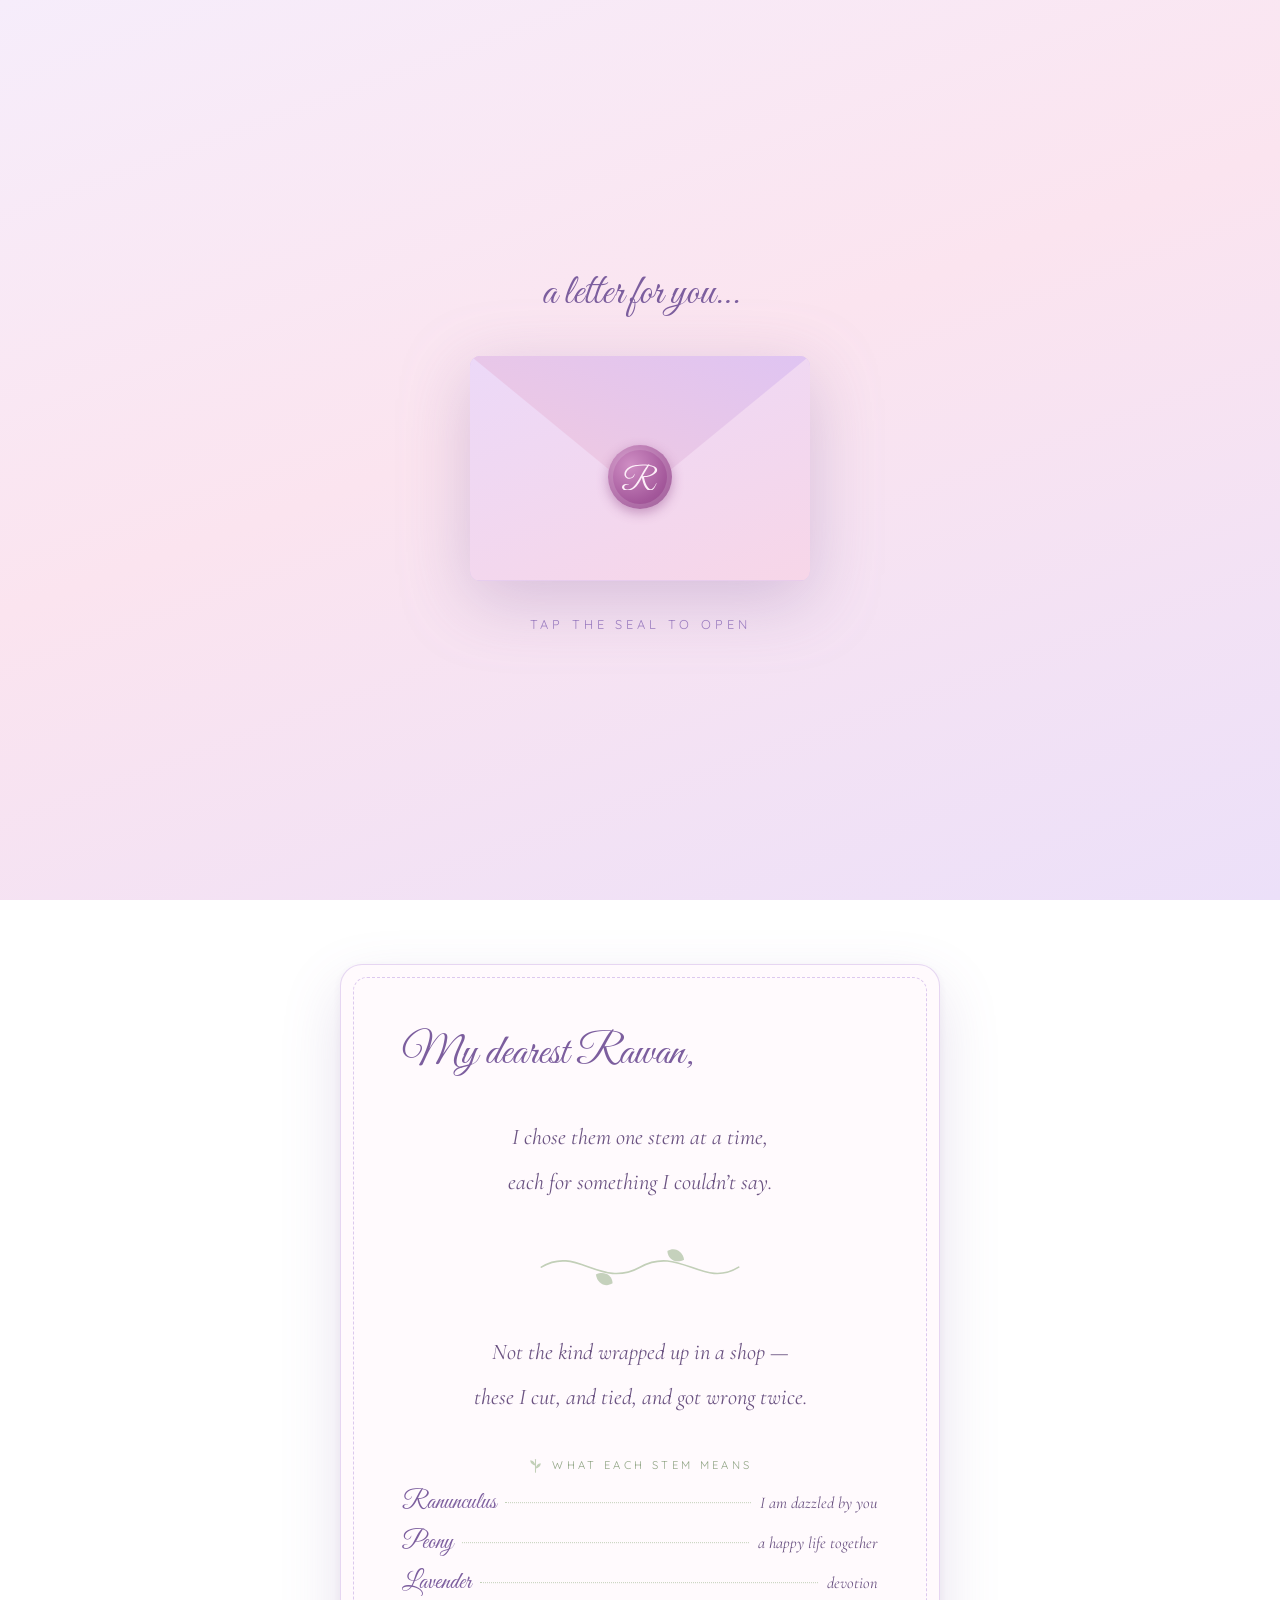
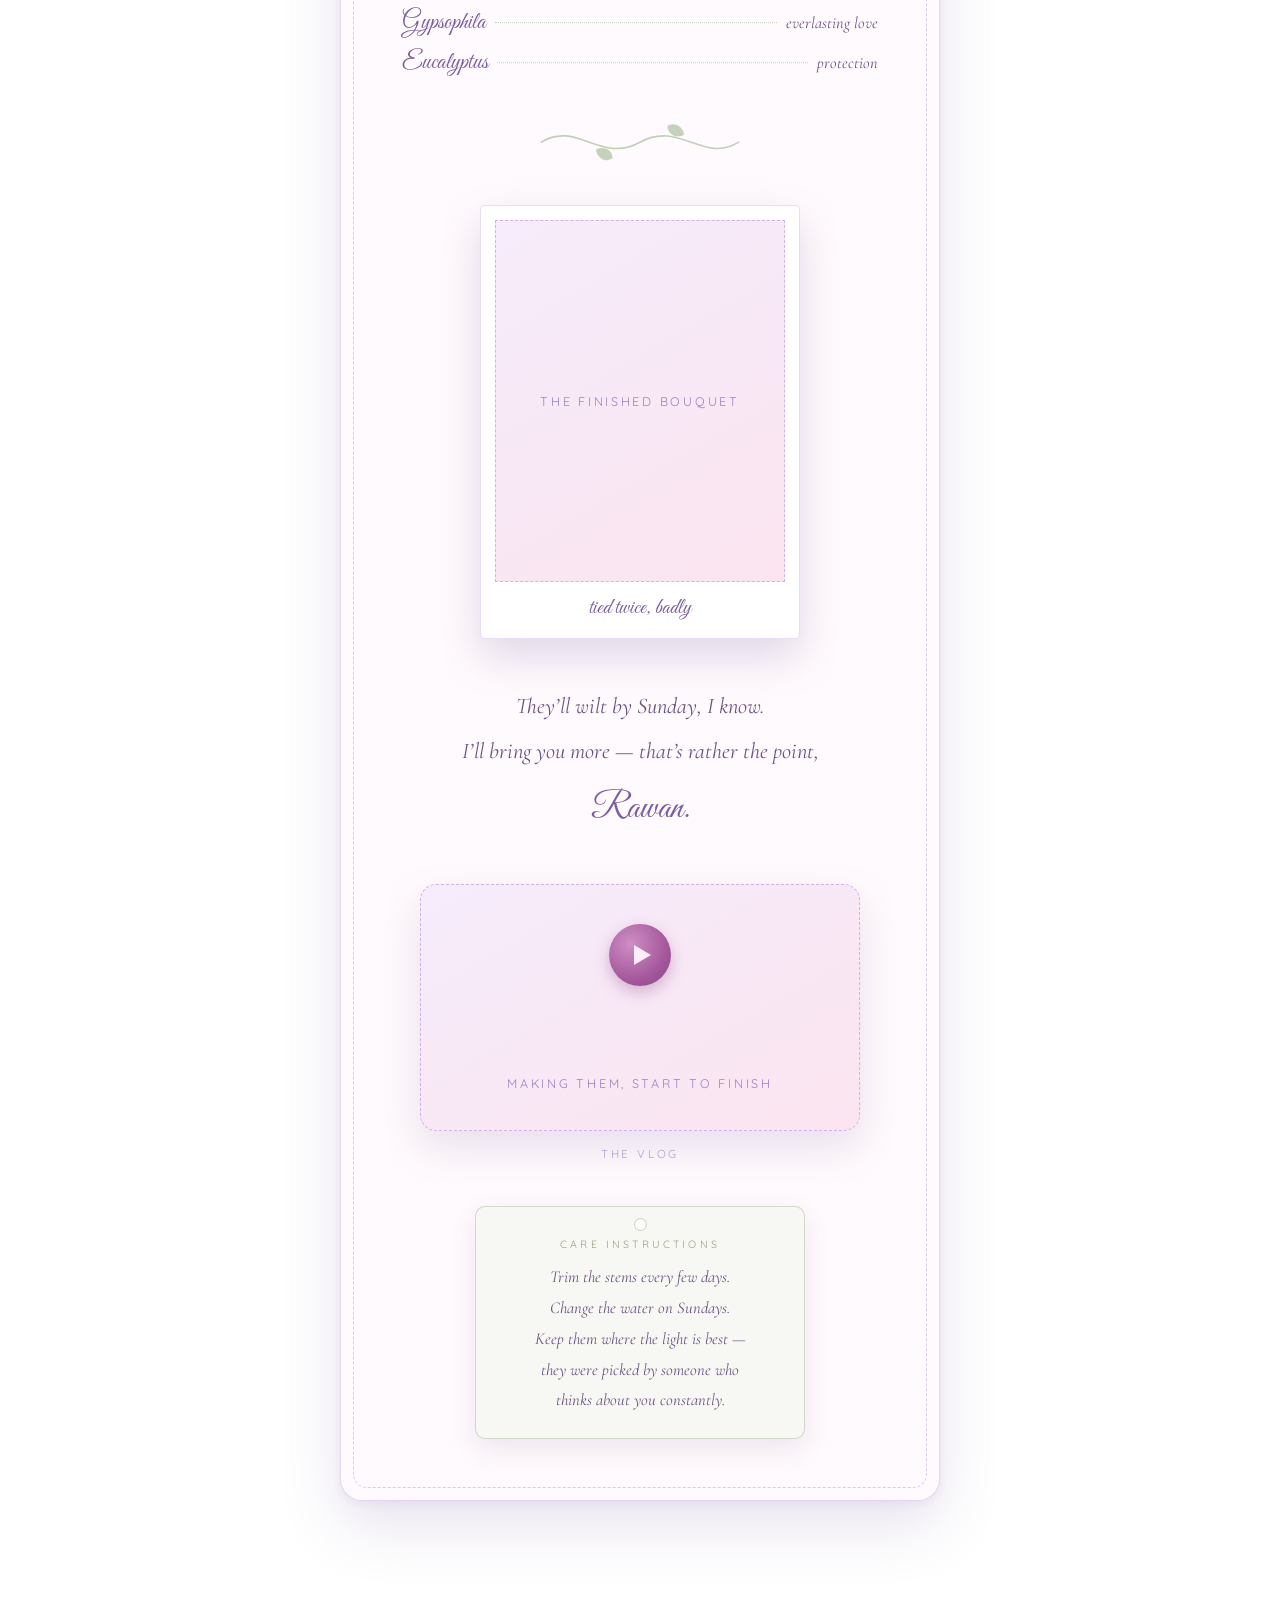
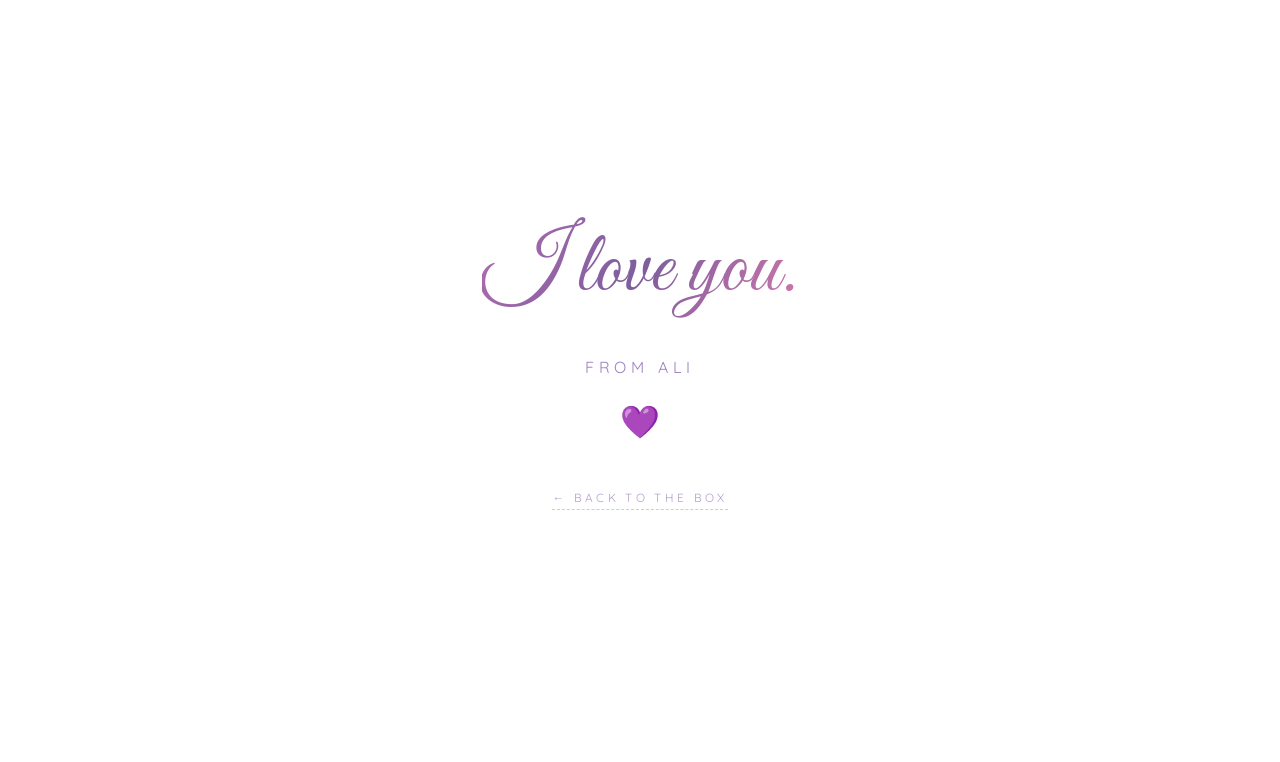
==== commit a8eb24d1: "Change the closing line to 'I love you.' Applied to both letters so the box keeps one voice.  Co-Aut" ====
--- a/letters/no-2.html
+++ b/letters/no-2.html
@@ -153,7 +153,7 @@
     </section>
 
     <section class="closing">
-      <p class="adore reveal">I adore you.</p>
+      <p class="adore reveal">I love you.</p>
       <p class="signature reveal">from Ali</p>
       <div class="heart reveal" aria-hidden="true">💜</div>
       <a class="back-link reveal" href="../">← back to the box</a>
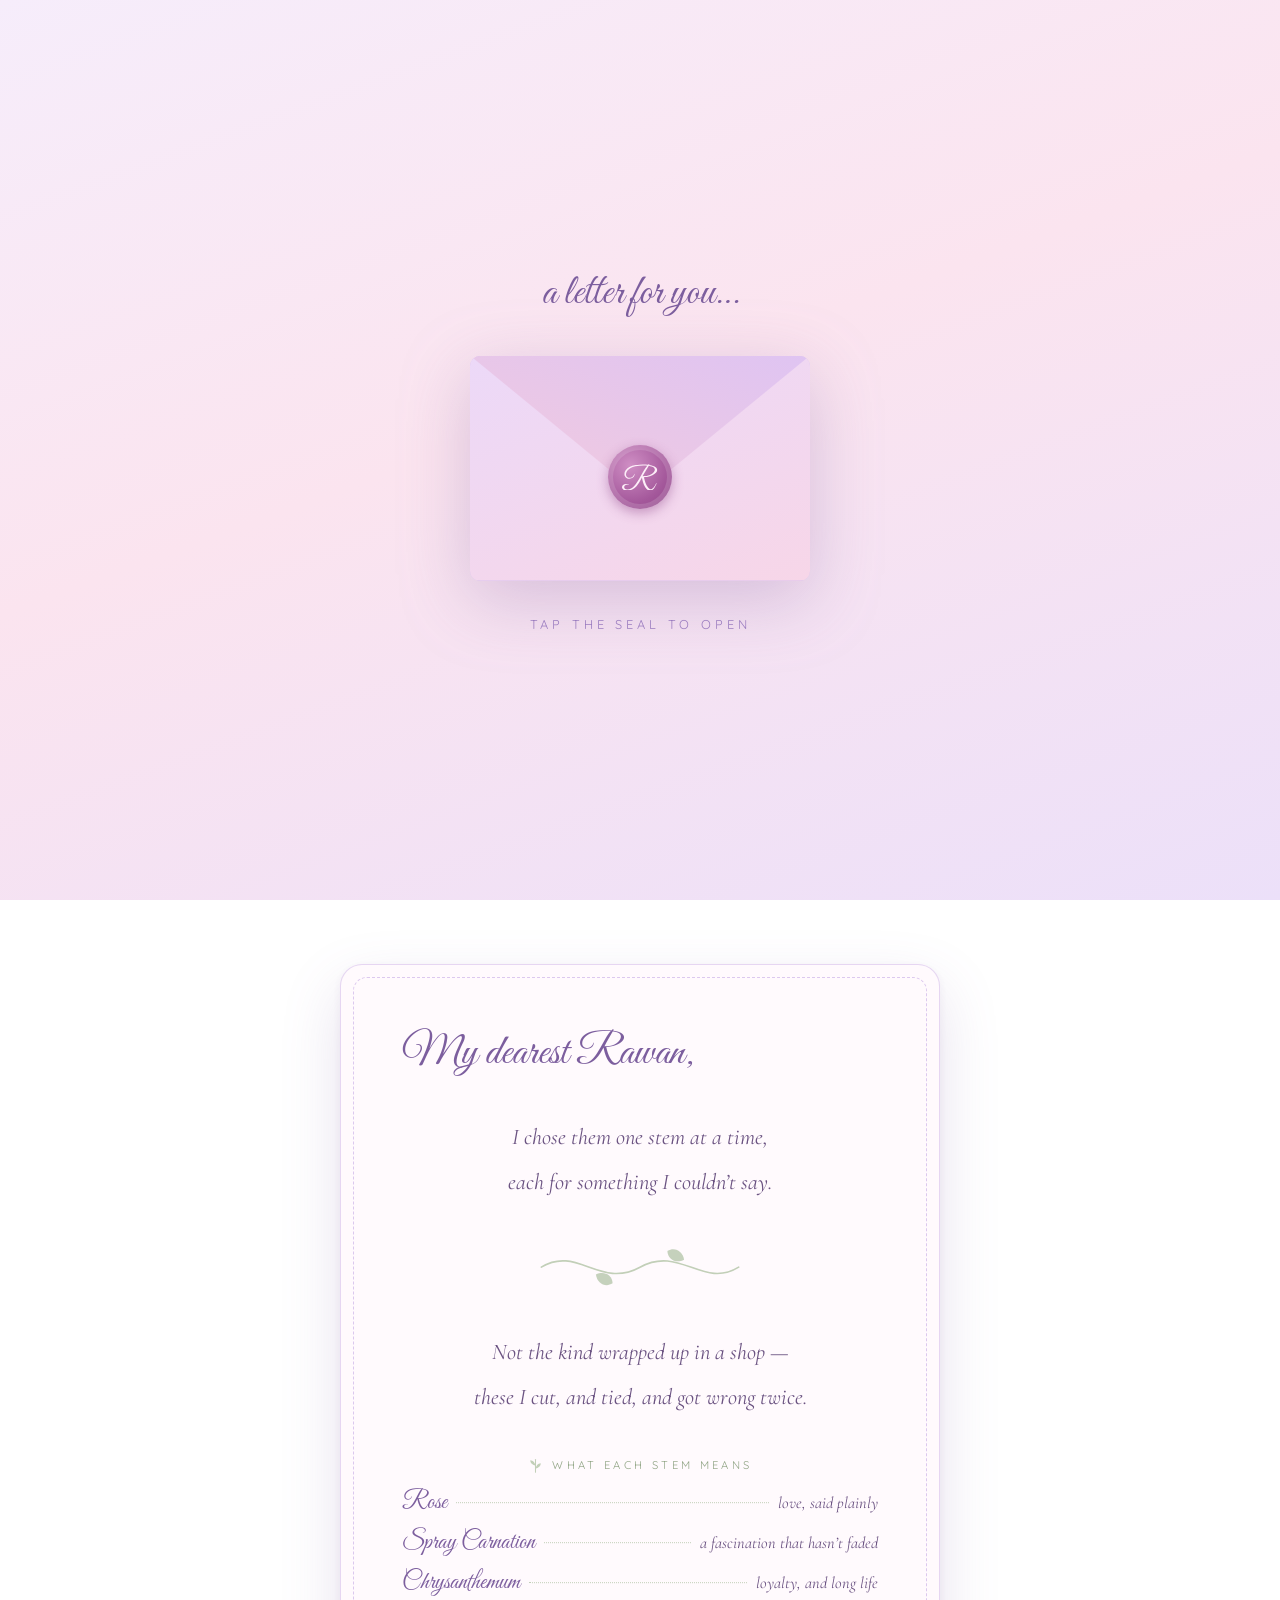
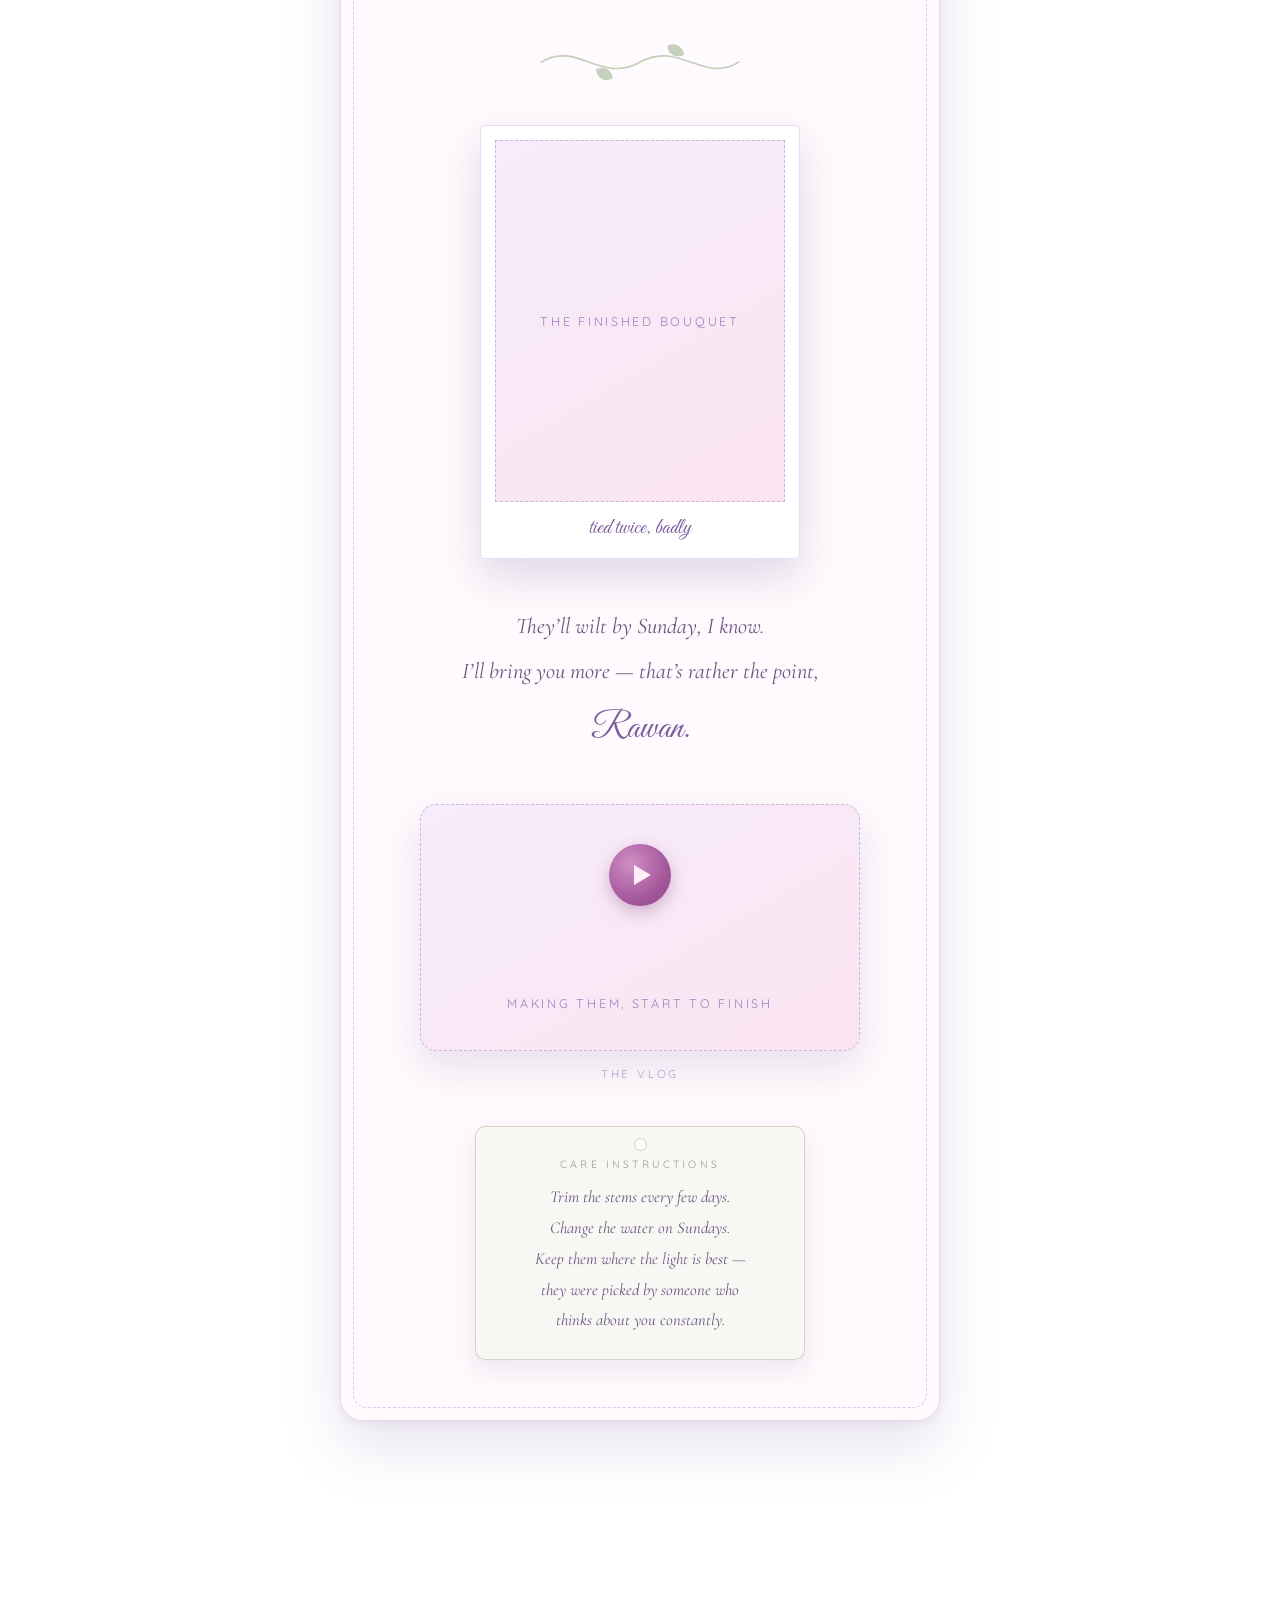
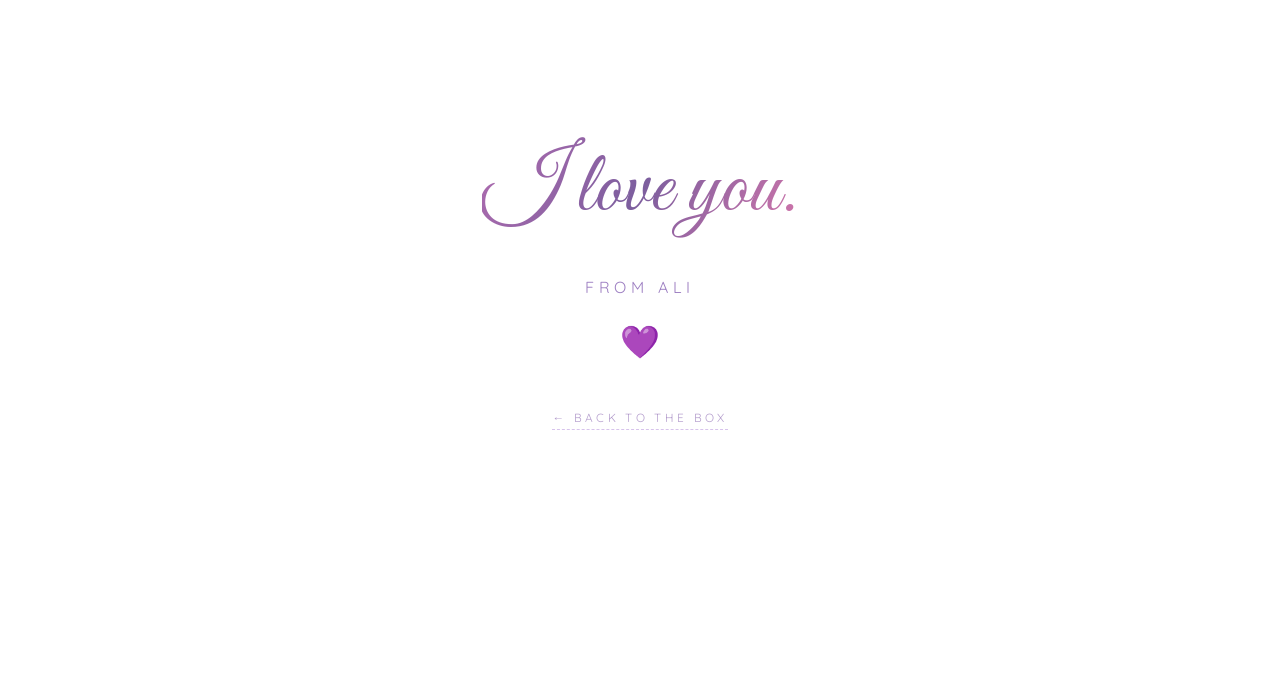
==== commit 5cae5ce3: "Set the real stems in Letter No. II Roses, spray carnations and chrysanthemums, with their tradition" ====
--- a/letters/no-2.html
+++ b/letters/no-2.html
@@ -82,19 +82,17 @@
           these I cut, and tied, and got wrong twice.
         </p>
 
-        <!-- 🌸 THE STEMS — replace these with the flowers actually in the
-             bouquet, and what you want each one to mean. -->
+        <!-- 🌸 THE STEMS — the flowers actually in the bouquet. The meanings
+             are the traditional ones; reword any of them to suit. -->
         <section class="stems-card reveal">
           <p class="stems-head">
             <svg viewBox="0 0 20 20" aria-hidden="true"><path d="M10 19 C 10 12, 10 7, 10 2" fill="none" stroke="#c2cfb8" stroke-width="1.4" stroke-linecap="round"/><path d="M10 10 C 5 9, 3 6, 3 3 C 7 3, 9 6, 10 10 Z"/><path d="M10 14 C 15 13, 17 10, 17 7 C 13 7, 11 10, 10 14 Z"/></svg>
             what each stem means
           </p>
           <dl class="stems">
-            <div class="stem-row"><dt>Ranunculus</dt><span class="leader"></span><dd>I am dazzled by you</dd></div>
-            <div class="stem-row"><dt>Peony</dt><span class="leader"></span><dd>a happy life together</dd></div>
-            <div class="stem-row"><dt>Lavender</dt><span class="leader"></span><dd>devotion</dd></div>
-            <div class="stem-row"><dt>Gypsophila</dt><span class="leader"></span><dd>everlasting love</dd></div>
-            <div class="stem-row"><dt>Eucalyptus</dt><span class="leader"></span><dd>protection</dd></div>
+            <div class="stem-row"><dt>Rose</dt><span class="leader"></span><dd>love, said plainly</dd></div>
+            <div class="stem-row"><dt>Spray Carnation</dt><span class="leader"></span><dd>a fascination that hasn&rsquo;t faded</dd></div>
+            <div class="stem-row"><dt>Chrysanthemum</dt><span class="leader"></span><dd>loyalty, and long life</dd></div>
           </dl>
         </section>
 
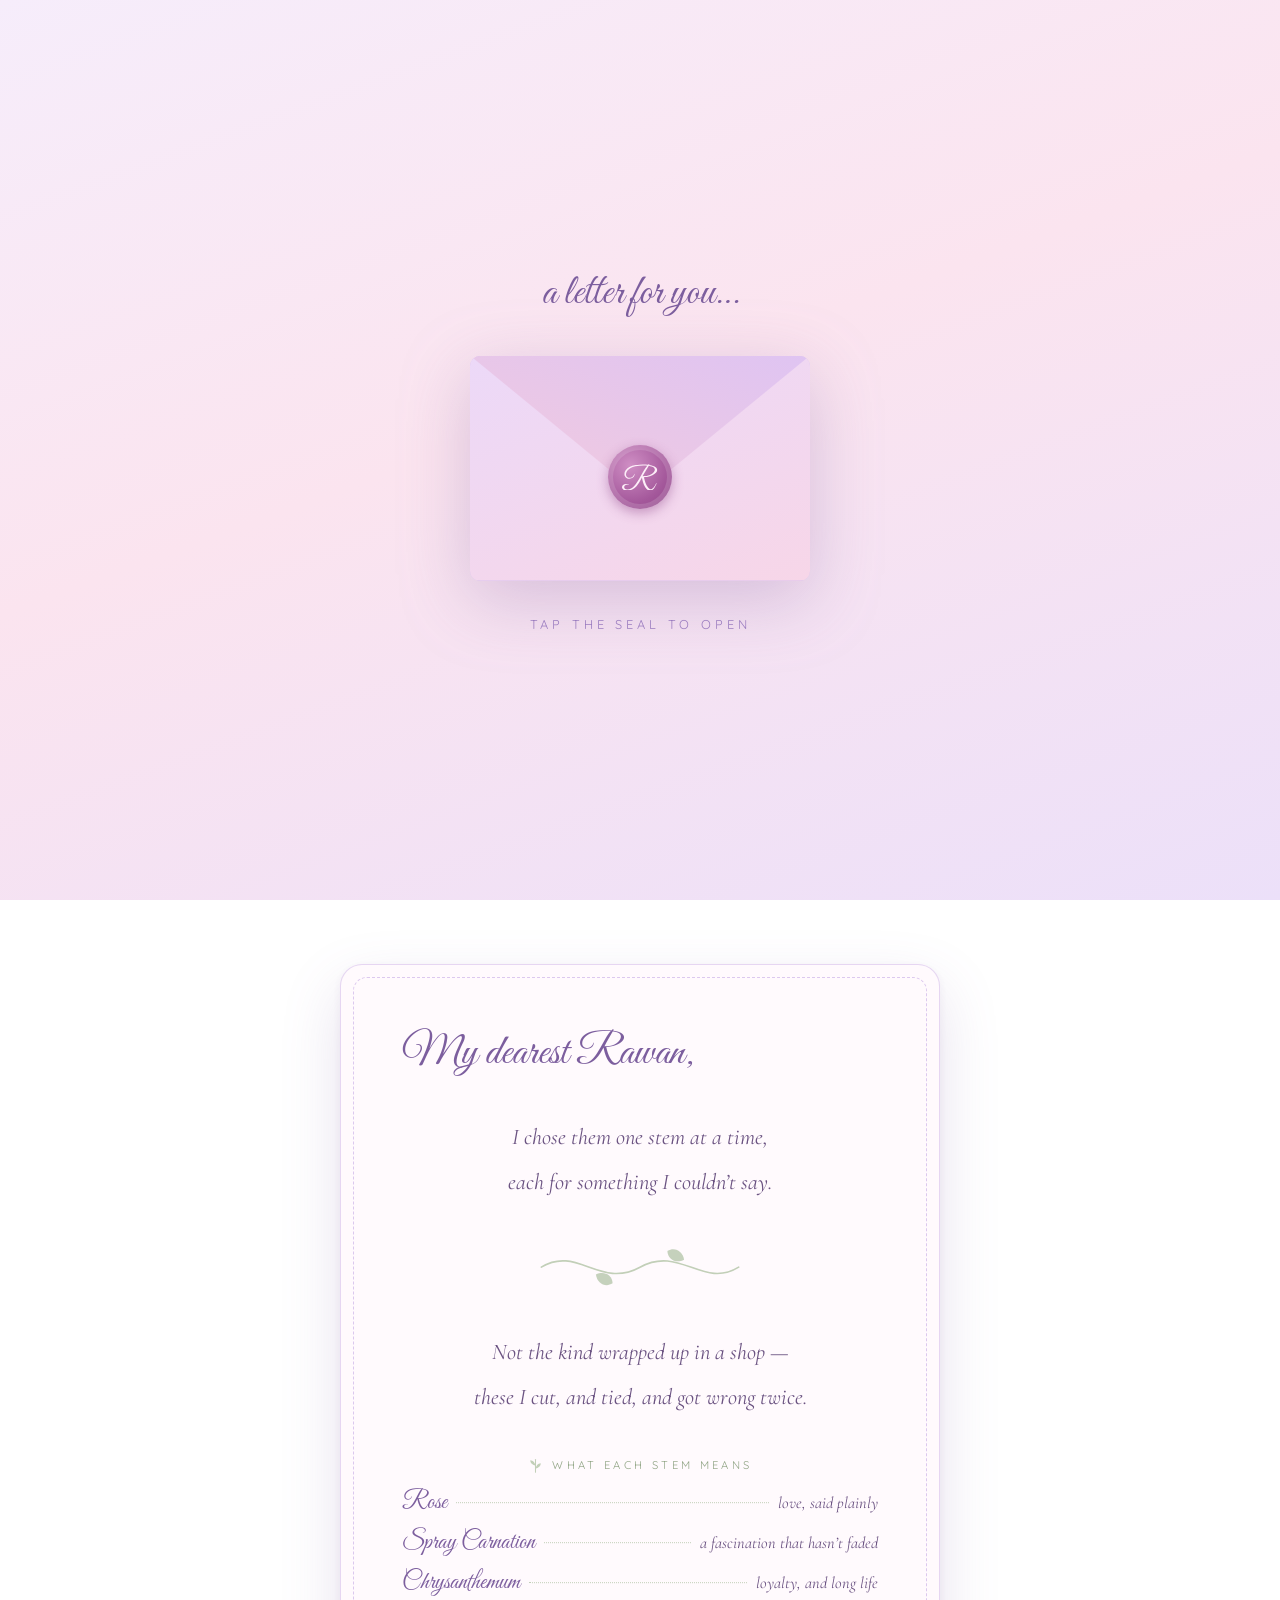
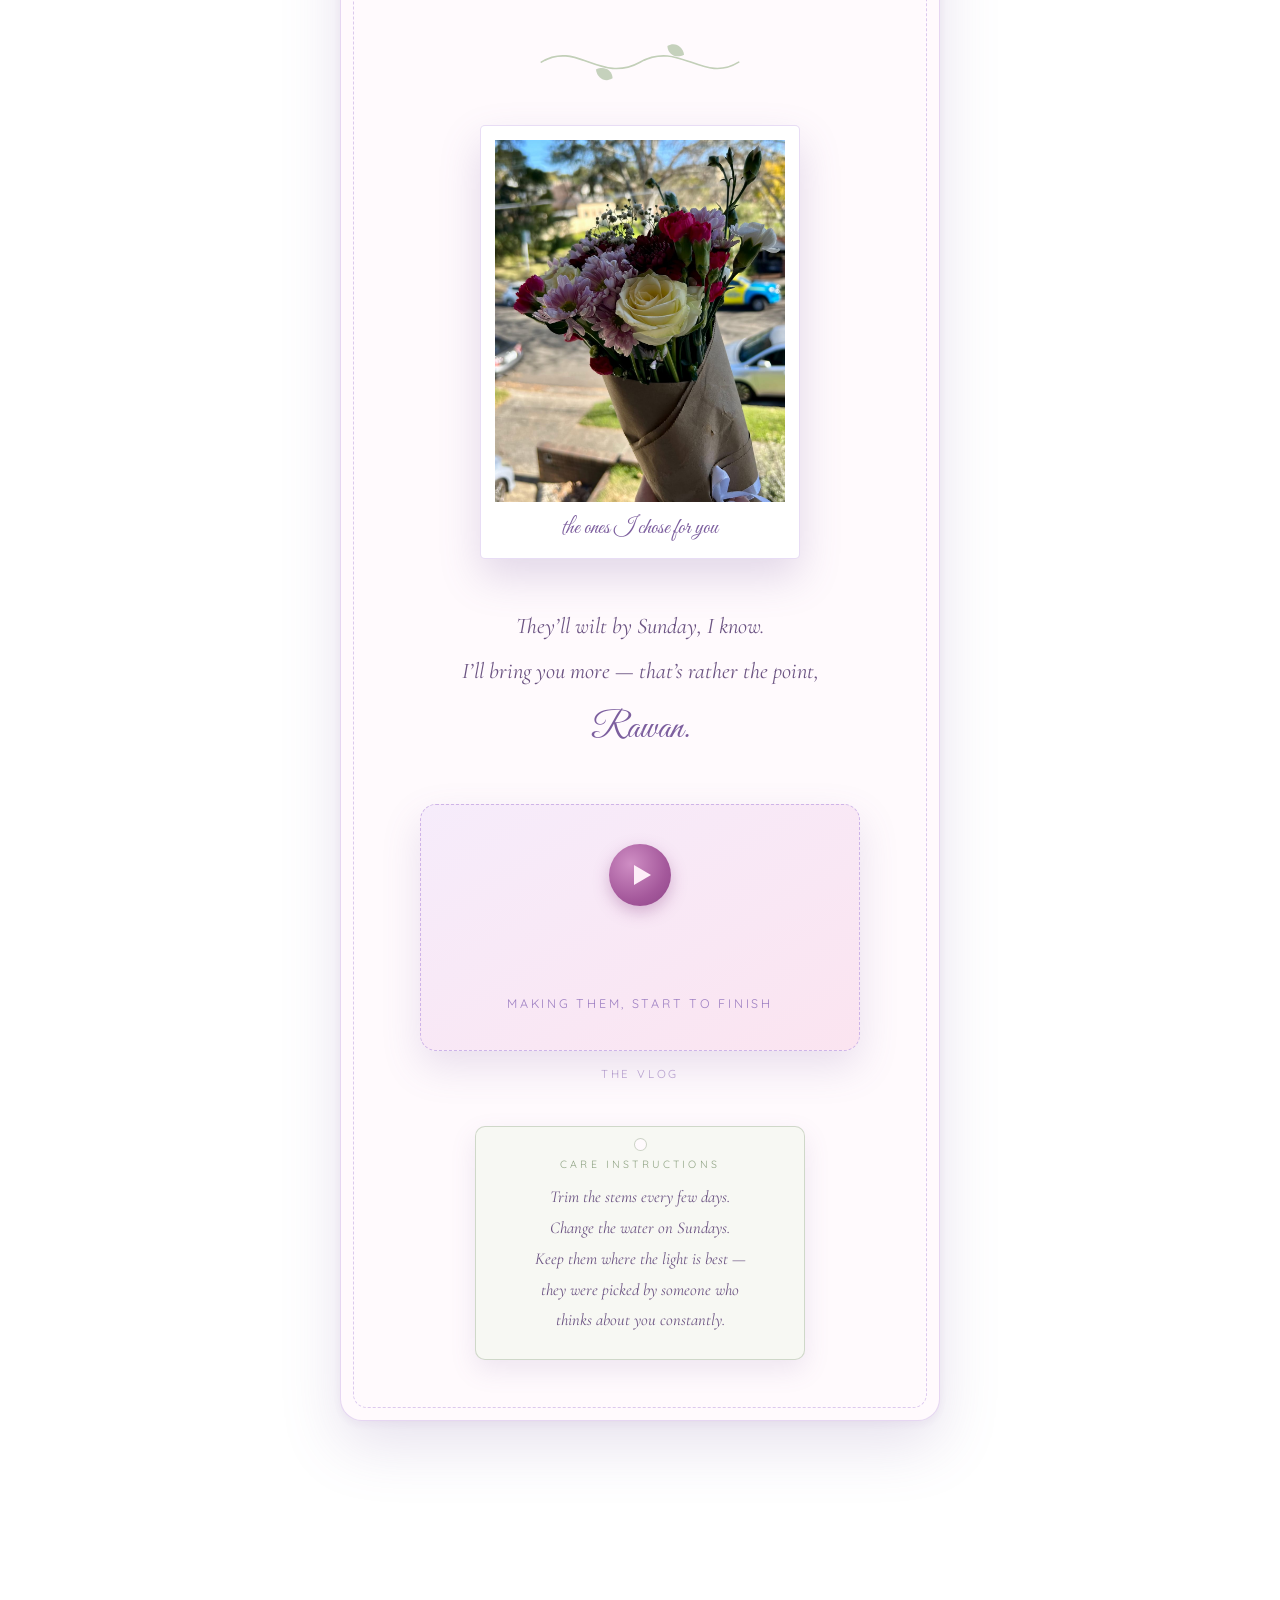
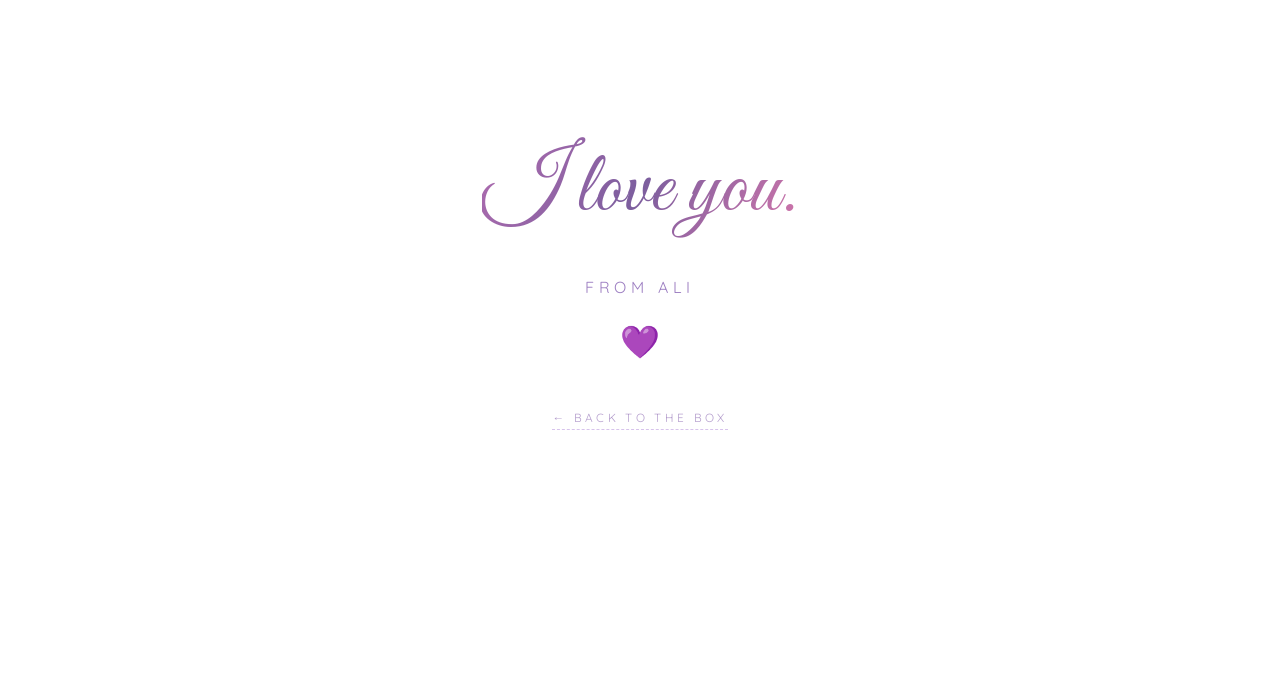
==== commit 8c472614: "Add the bouquet photo to Letter No. II Cropped to 4:5 and framed on the bouquet, resized to 1100x137" ====
--- a/letters/no-2.html
+++ b/letters/no-2.html
@@ -102,14 +102,13 @@
           <g transform="translate(142 16) rotate(-152)"><path class="leaf" d="M0 0 C 5 -7, 14 -7, 18 0 C 14 7, 5 7, 0 0"/></g>
         </svg>
 
-        <!-- 📸 PHOTO — replace the .media-inner contents with:
-             <img src="../assets/photos/bouquet.jpg" alt="">
-             then delete is-placeholder from the figure below. -->
-        <figure class="media polaroid is-placeholder reveal">
+        <!-- 📸 PHOTO — the bouquet. Swap the file in assets/photos/ to change it. -->
+        <figure class="media polaroid reveal">
           <div class="media-inner">
-            <span class="media-note">the finished bouquet</span>
+            <img src="../assets/photos/bouquet.jpg" width="1100" height="1375"
+                 alt="The bouquet: cream roses, pink and burgundy chrysanthemums, magenta and white spray carnations and baby's breath, wrapped in kraft paper and tied with a white ribbon.">
           </div>
-          <figcaption>tied twice, badly</figcaption>
+          <figcaption>the ones I chose for you</figcaption>
         </figure>
 
         <p class="stanza write">
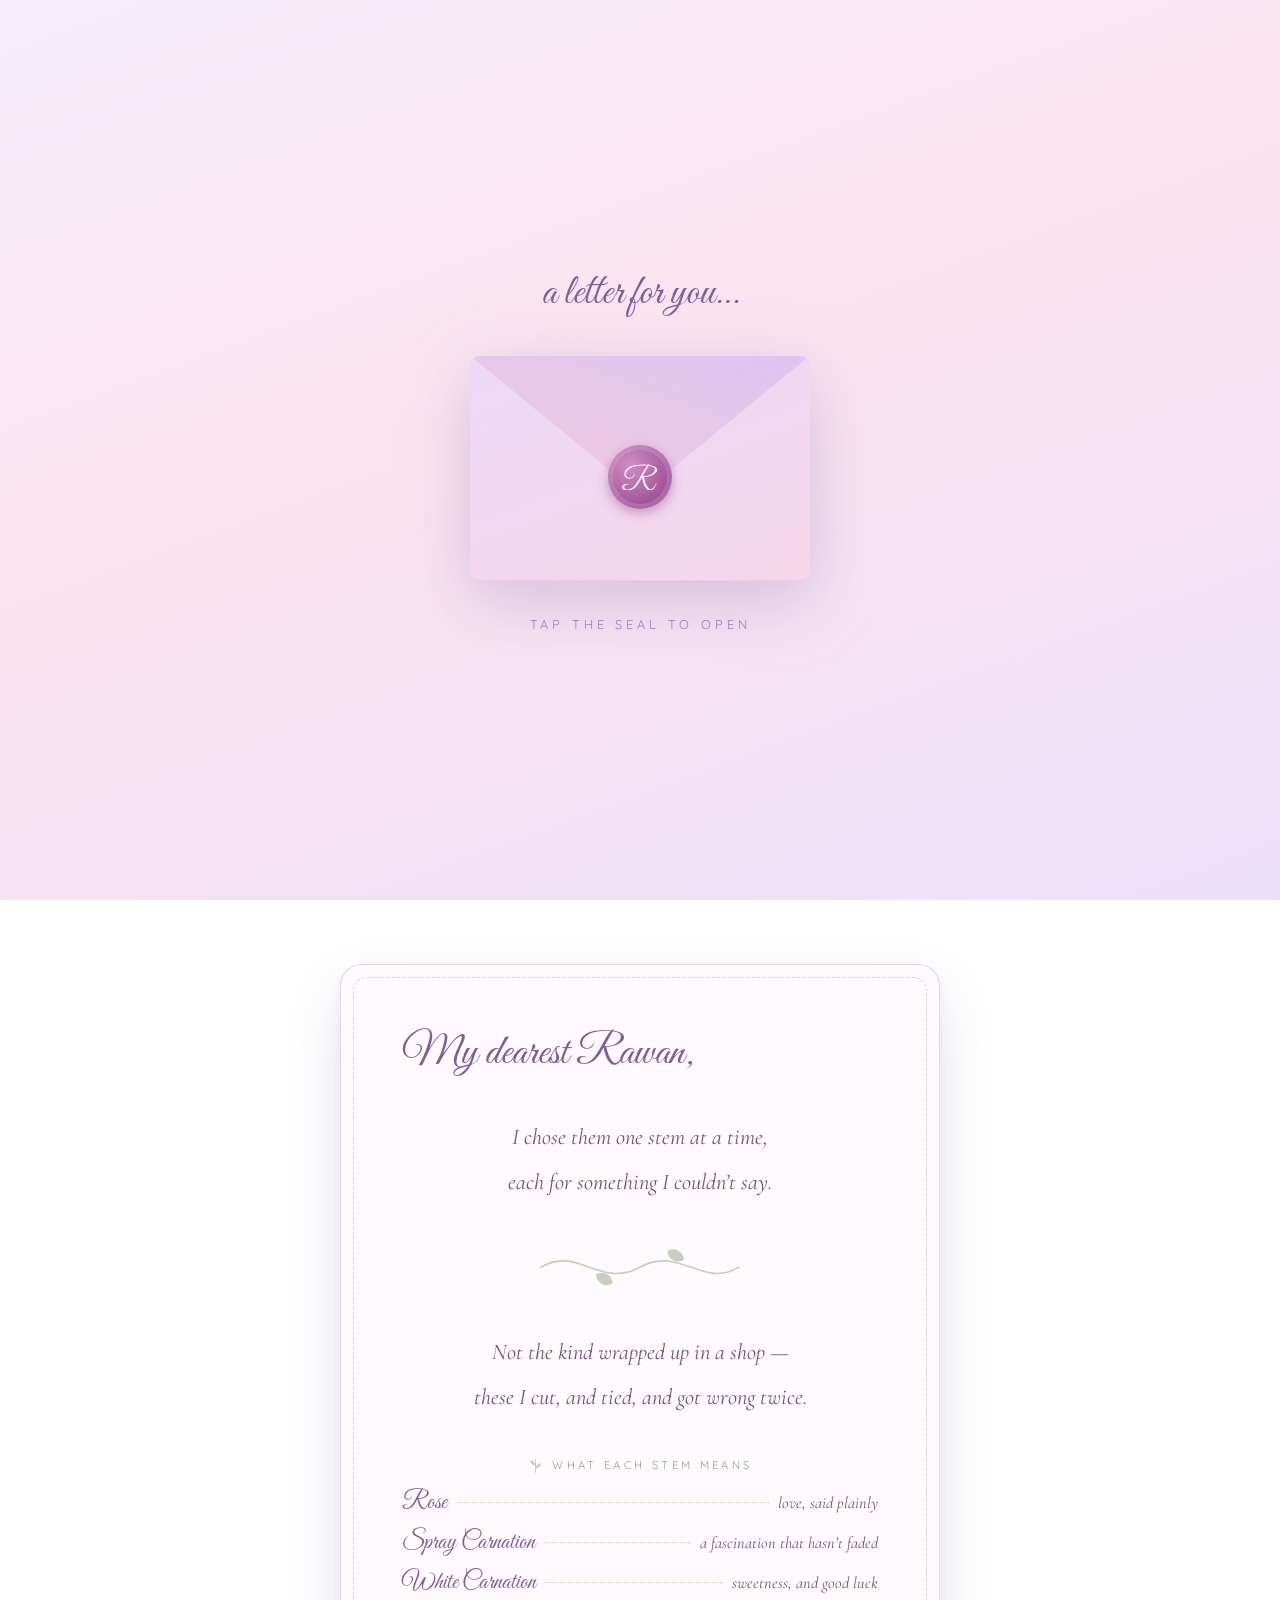
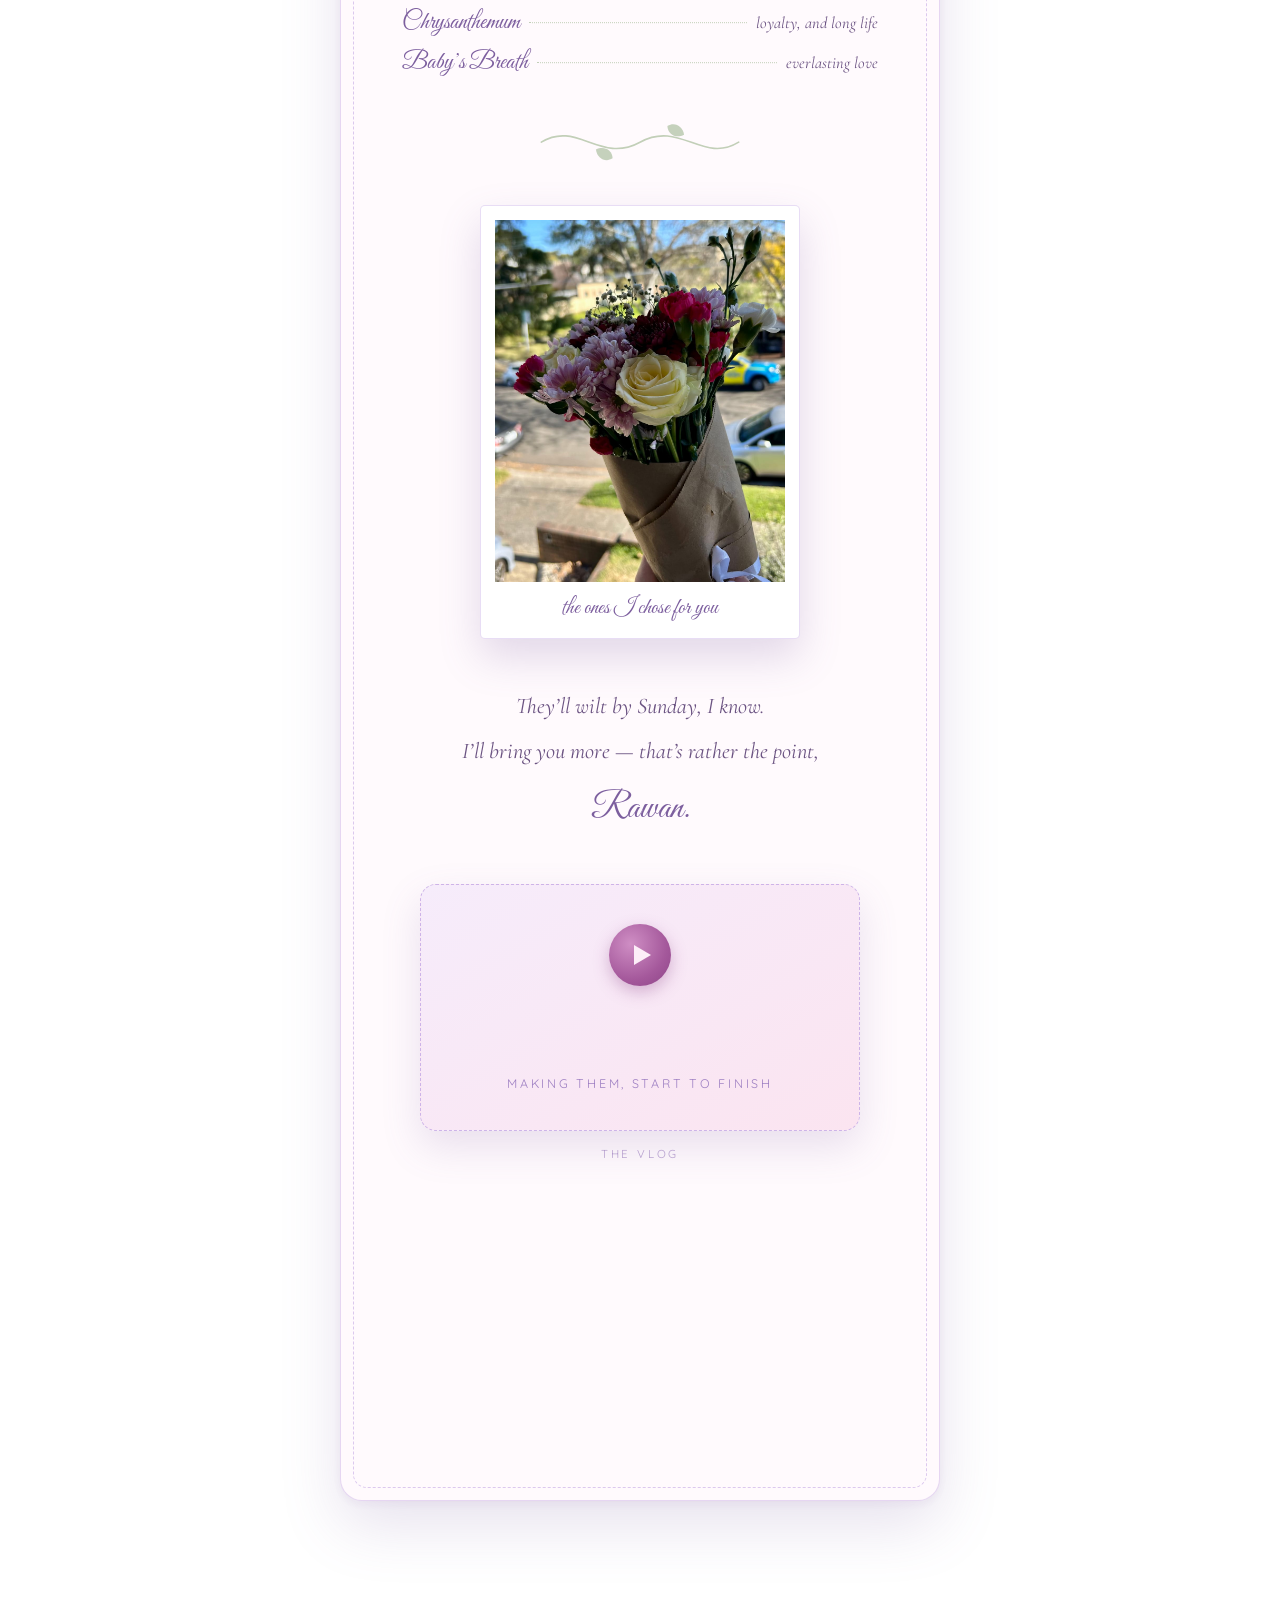
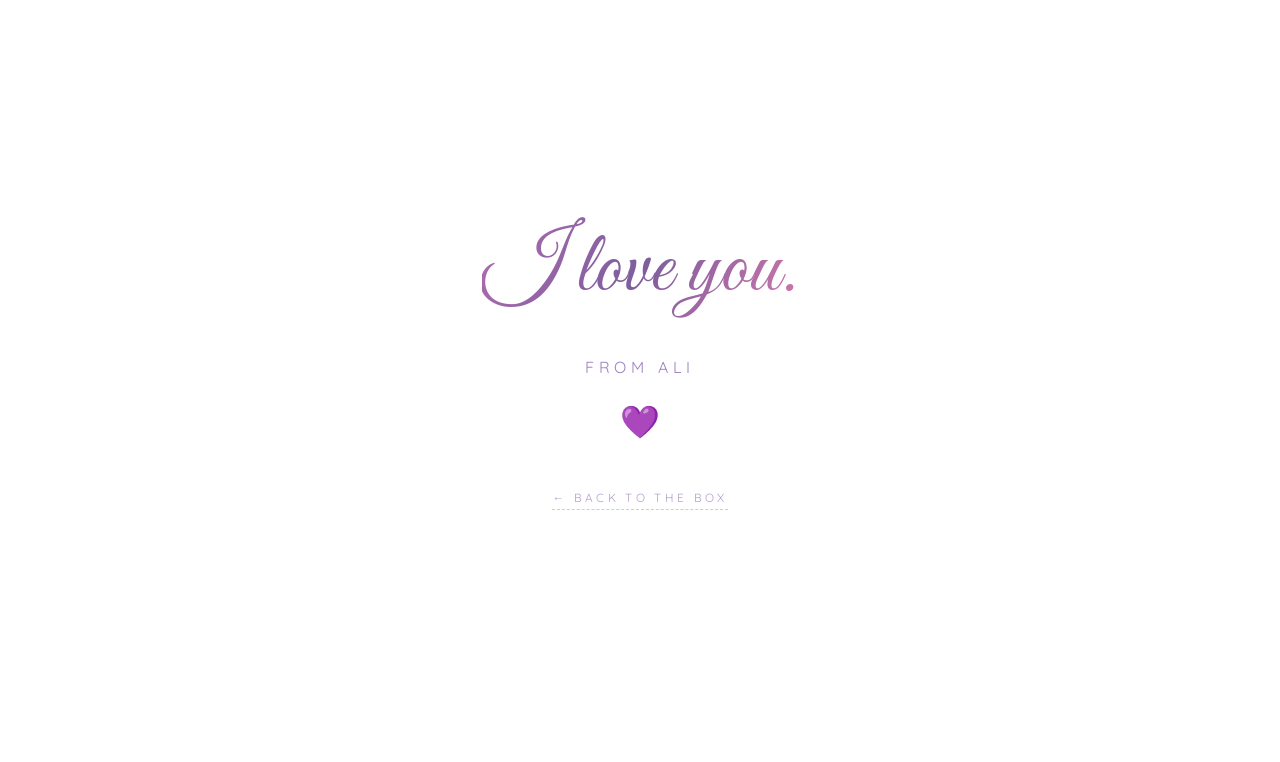
==== commit c91bc91f: "Add the white carnations and baby's breath to the stem list Both are in the bouquet photo alongside " ====
--- a/letters/no-2.html
+++ b/letters/no-2.html
@@ -92,7 +92,9 @@
           <dl class="stems">
             <div class="stem-row"><dt>Rose</dt><span class="leader"></span><dd>love, said plainly</dd></div>
             <div class="stem-row"><dt>Spray Carnation</dt><span class="leader"></span><dd>a fascination that hasn&rsquo;t faded</dd></div>
+            <div class="stem-row"><dt>White Carnation</dt><span class="leader"></span><dd>sweetness, and good luck</dd></div>
             <div class="stem-row"><dt>Chrysanthemum</dt><span class="leader"></span><dd>loyalty, and long life</dd></div>
+            <div class="stem-row"><dt>Baby&rsquo;s Breath</dt><span class="leader"></span><dd>everlasting love</dd></div>
           </dl>
         </section>
 
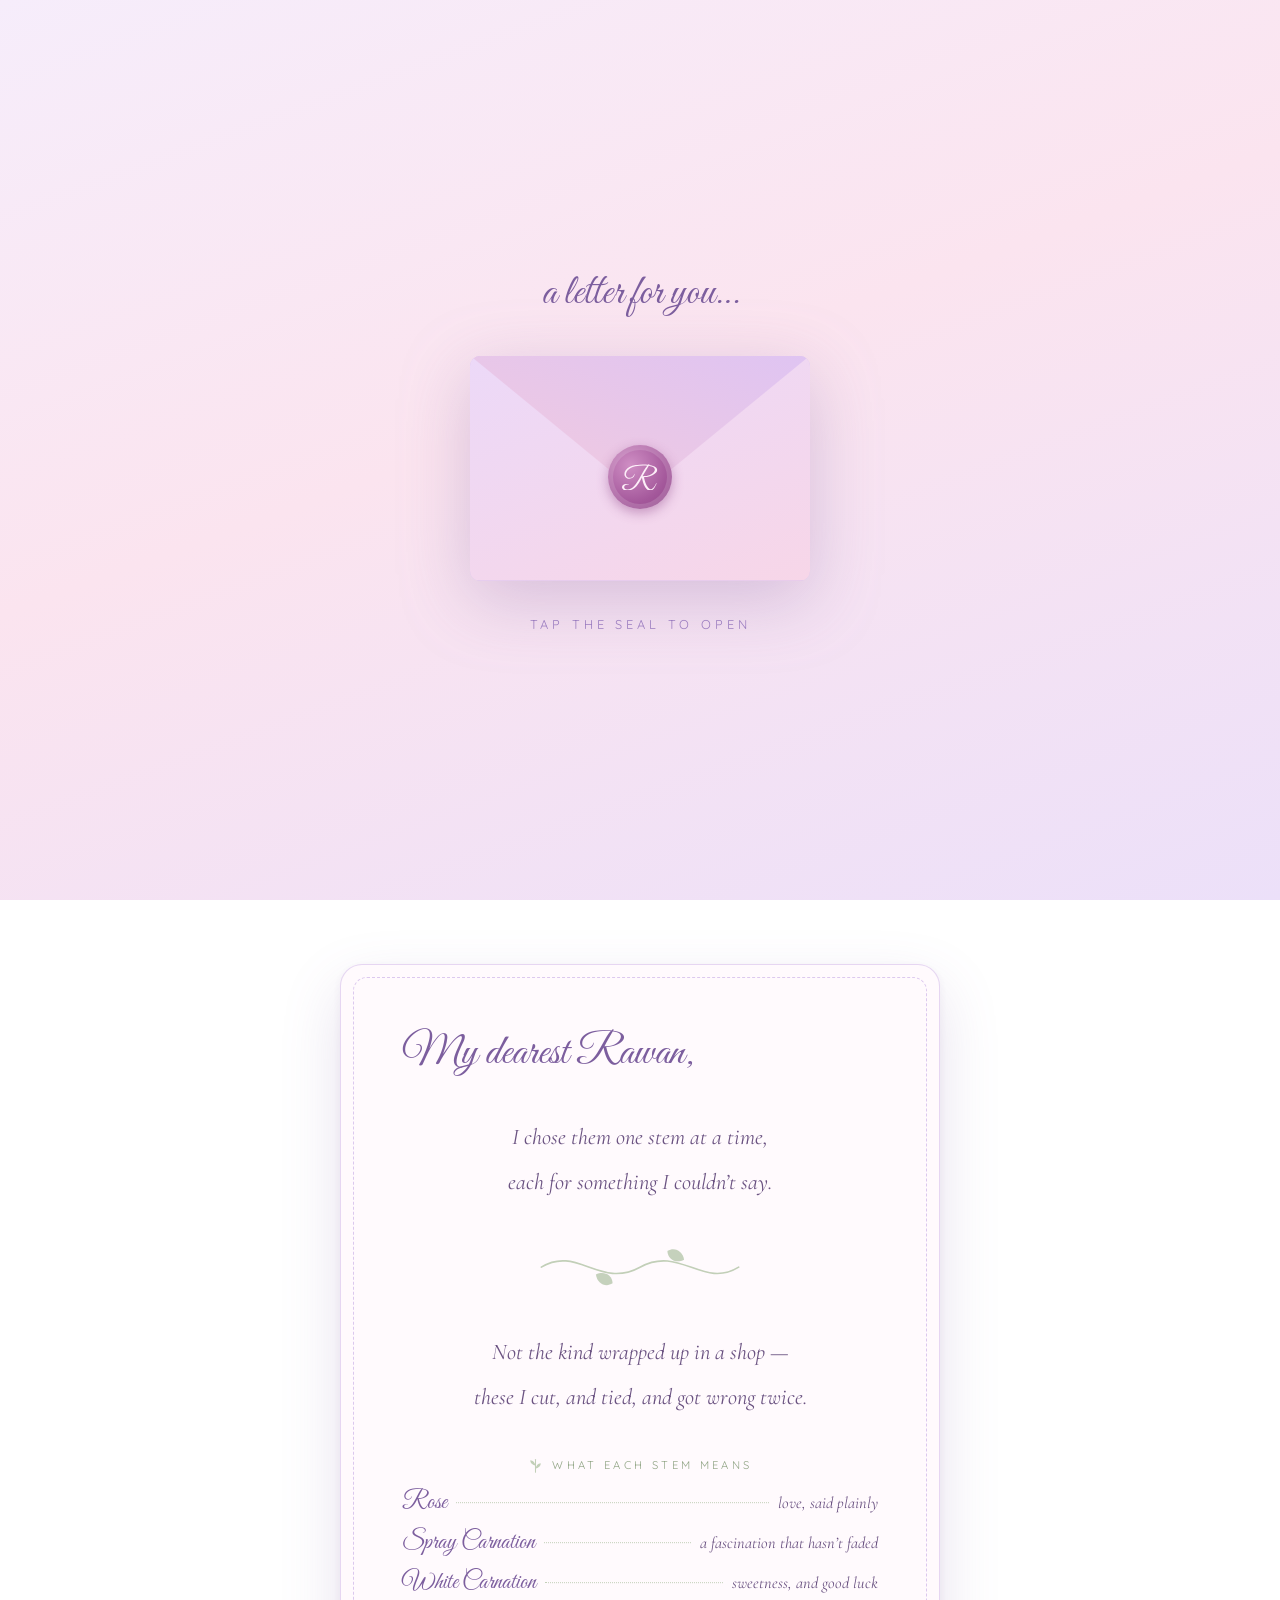
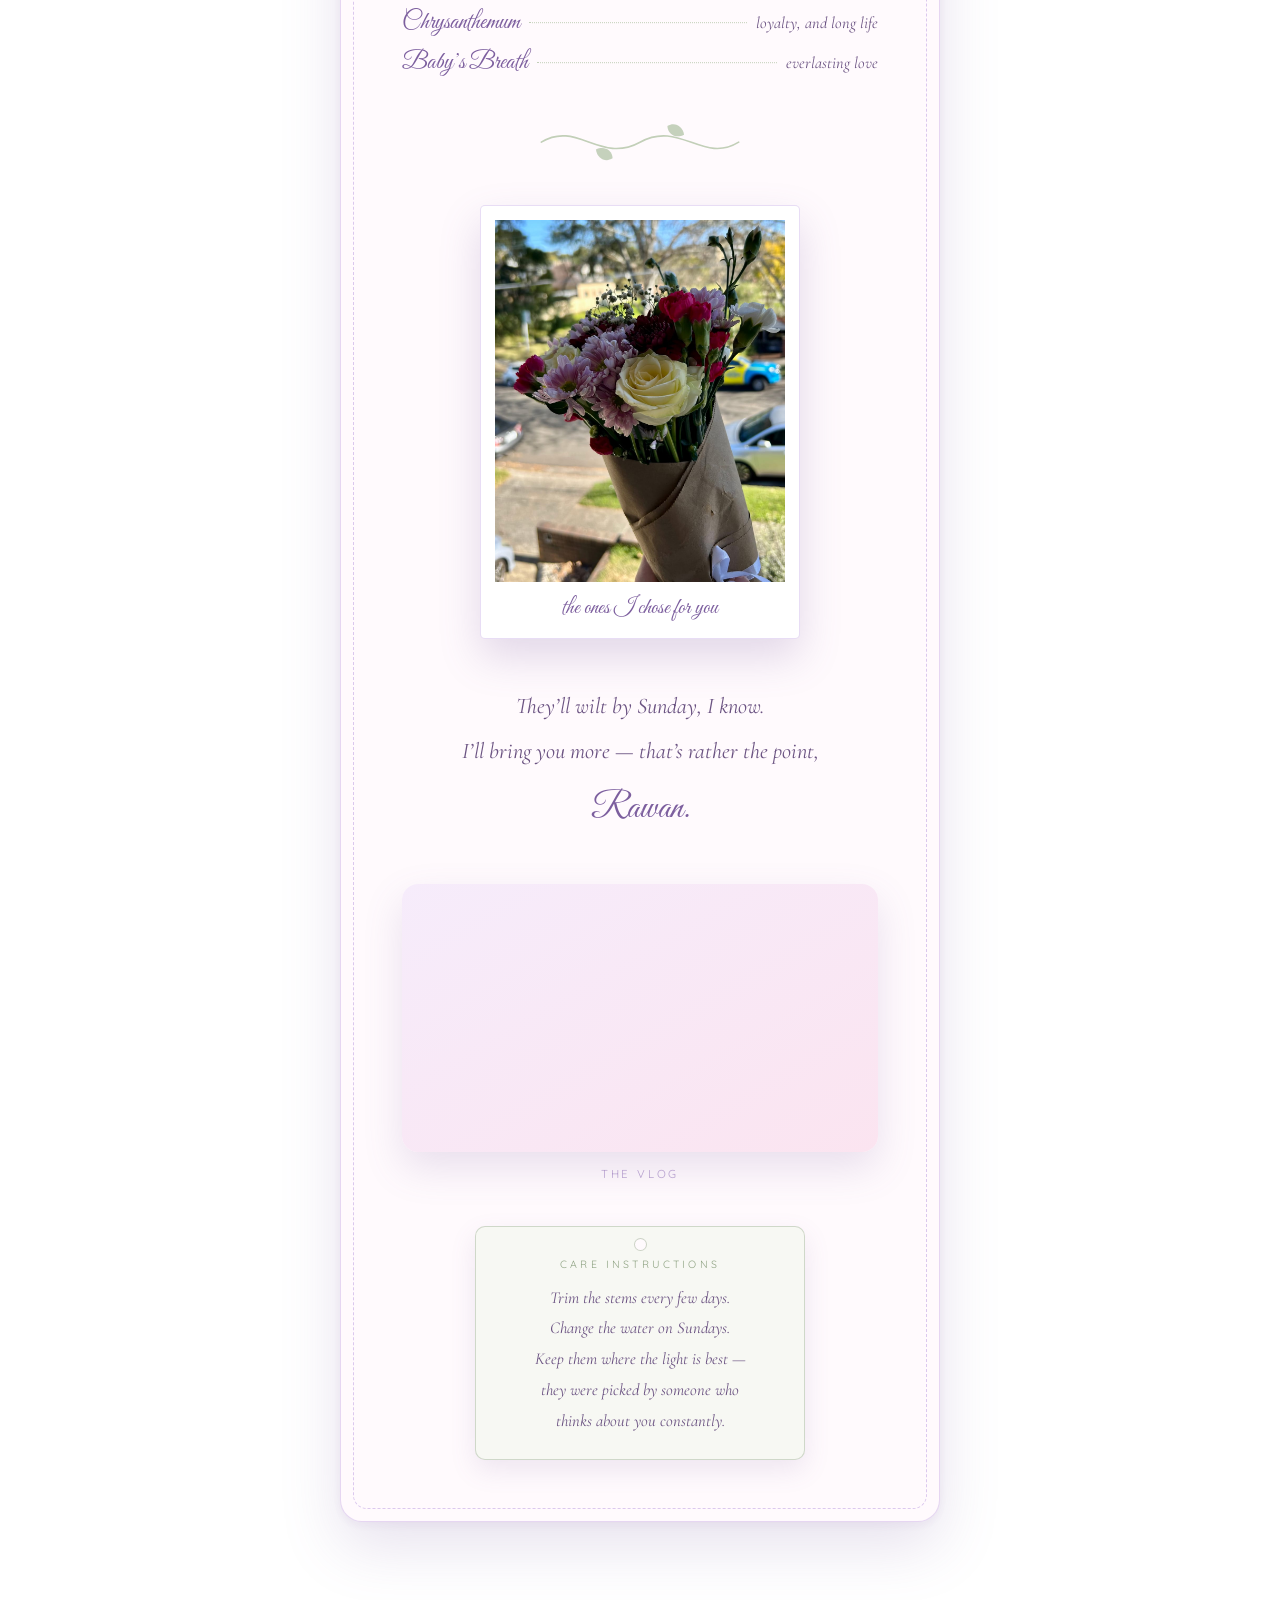
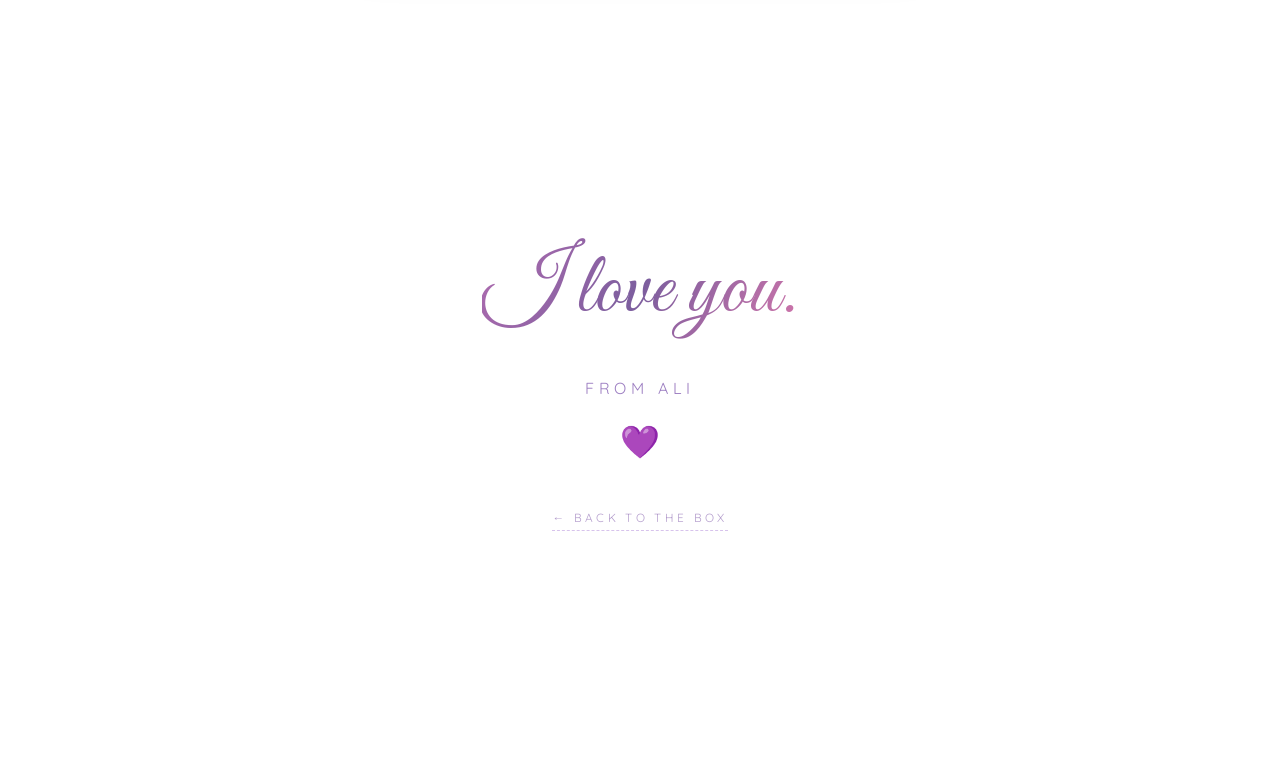
==== commit 8abf4f6d: "Embed the bouquet vlog in Letter No. II Unlisted YouTube video, embedded through youtube-nocookie.co" ====
--- a/letters/no-2.html
+++ b/letters/no-2.html
@@ -119,20 +119,18 @@
           <span class="her-name">Rawan.</span>
         </p>
 
-        <!-- 🎬 THE VLOG — replace the .media-inner contents with either:
-             a file kept in the repo (best quality, keep it under ~50MB):
-               <video controls playsinline preload="metadata"
-                      poster="../assets/photos/vlog-cover.jpg">
-                 <source src="../assets/video/bouquet.mp4" type="video/mp4">
-               </video>
-             or a hosted one:
-               <iframe src="https://www.youtube.com/embed/VIDEO_ID"
-                       title="Making the bouquet" allowfullscreen></iframe>
-             then delete is-placeholder from the figure below. -->
-        <figure class="media video-frame is-placeholder reveal">
+        <!-- 🎬 THE VLOG — unlisted on YouTube, embedded through the
+             no-cookie domain so nothing is set until she presses play.
+             If the video is portrait, change the aspect-ratio on
+             .video-frame .media-inner in assets/styles.css to 9 / 16. -->
+        <figure class="media video-frame reveal">
           <div class="media-inner">
-            <span class="play" aria-hidden="true"></span>
-            <span class="media-note">making them, start to finish</span>
+            <iframe src="https://www.youtube-nocookie.com/embed/jmi3gtjhuB0?rel=0"
+                    title="Making the bouquet for Rawan"
+                    loading="lazy"
+                    referrerpolicy="strict-origin-when-cross-origin"
+                    allow="accelerometer; clipboard-write; encrypted-media; gyroscope; picture-in-picture; web-share"
+                    allowfullscreen></iframe>
           </div>
           <figcaption>the vlog</figcaption>
         </figure>
--- a/assets/styles.css
+++ b/assets/styles.css
@@ -681,7 +681,12 @@
   border: 1px dashed var(--lilac);
 }
 
-/* video */
+/* video — the vlog is the centrepiece, so it runs wider than a photo.
+   For a portrait video, change the aspect-ratio below to 9 / 16 and drop
+   the max-width to about 340px. */
+.video-frame {
+  max-width: 100%;
+}
 .video-frame .media-inner {
   aspect-ratio: 16 / 9;
   border-radius: 16px;
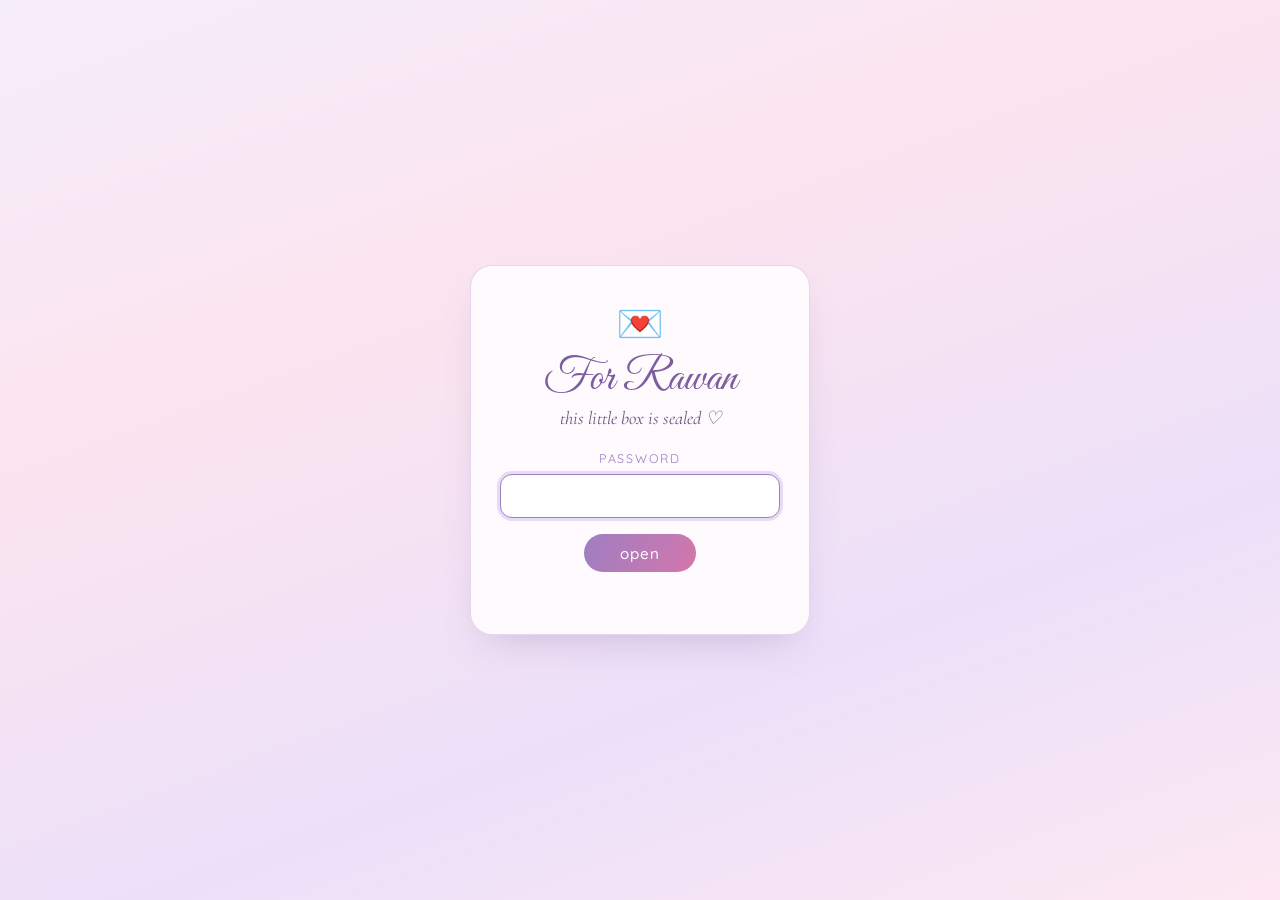
==== commit ccaedbaf: "Add a password screen to every page, remembered per device Co-Authored-By: Claude Opus 5.5 <noreply@" ====
--- a/letters/no-2.html
+++ b/letters/no-2.html
@@ -18,6 +18,7 @@
 <link rel="preconnect" href="https://fonts.gstatic.com" crossorigin>
 <link href="https://fonts.googleapis.com/css2?family=Cormorant+Garamond:ital,wght@0,400;0,500;1,400;1,500&family=Great+Vibes&family=Quicksand:wght@400;500&display=swap" rel="stylesheet">
 <link rel="stylesheet" href="../assets/styles.css">
+<script src="../assets/gate.js"></script>
 </head>
 <body class="locked" data-ambient="petals">
 
--- a/assets/styles.css
+++ b/assets/styles.css
@@ -18,6 +18,8 @@
   --stem: #8fa383;
   --stem-soft: #c2cfb8;
   --tag: #f7f8f3;
+  /* the hairline used on paper edges throughout */
+  --edge: rgba(205, 180, 232, .5);
 }
 
 * { margin: 0; padding: 0; box-sizing: border-box; }
@@ -218,6 +220,19 @@
   font-size: clamp(1.9rem, 6vw, 2.3rem);
   color: var(--deep-purple);
   line-height: 1.2;
+}
+.card-title-ar {
+  font-family: 'Amiri', serif;
+  font-weight: 700;
+  font-size: clamp(2rem, 6.4vw, 2.4rem);
+  /* room for the vowel marks */
+  line-height: 1.7;
+}
+.card-gloss {
+  margin-top: -.6rem;
+  font-style: italic;
+  font-size: 1.05rem;
+  color: var(--soft-purple);
 }
 .card-date {
   font-family: 'Quicksand', sans-serif;
@@ -823,3 +838,821 @@
   .vine .stroke { stroke-dashoffset: 0 !important; transition: none; }
   .vine .leaf { opacity: .95; transform: scale(1); transition: none; }
 }
+
+/* ═══════════════════════════════════════════
+   THE PUZZLES  (letters/no-3.html)
+   ═══════════════════════════════════════════ */
+
+.game-intro {
+  max-width: 460px;
+  margin: 0 auto 3rem;
+  text-align: center;
+  font-size: clamp(1.05rem, 3vw, 1.25rem);
+  font-style: italic;
+  line-height: 1.9;
+  color: var(--ink);
+}
+
+.puzzle-card {
+  display: flex;
+  flex-direction: column;
+  align-items: center;
+  gap: .9rem;
+  margin-bottom: clamp(3rem, 8vh, 4.5rem);
+}
+.puzzle-no {
+  font-family: 'Quicksand', sans-serif;
+  font-size: .72rem;
+  letter-spacing: .32em;
+  text-transform: uppercase;
+  color: var(--soft-purple);
+}
+
+.puzzle {
+  position: relative;
+  width: 100%;
+  max-width: var(--pw, 340px);
+  aspect-ratio: var(--ar, 3 / 4);
+  padding: 7px;
+  background: var(--paper);
+  border: 1px solid var(--edge);
+  border-radius: 16px;
+  box-shadow: 0 18px 40px rgba(124, 94, 158, .18);
+}
+.tiles {
+  display: grid;
+  grid-template-columns: repeat(3, 1fr);
+  grid-template-rows: repeat(3, 1fr);
+  gap: 4px;
+  width: 100%;
+  height: 100%;
+  transition: gap .55s cubic-bezier(.22, .8, .35, 1);
+}
+.tile {
+  padding: 0;
+  border: 0;
+  border-radius: 5px;
+  background-size: 300% 300%;
+  background-repeat: no-repeat;
+  cursor: pointer;
+  -webkit-tap-highlight-color: transparent;
+  transition: transform .18s ease, box-shadow .2s ease, border-radius .55s ease;
+}
+.tile:hover:not(:disabled) { transform: scale(.97); }
+.tile.picked {
+  transform: scale(.92);
+  box-shadow: 0 0 0 3px var(--rose), 0 6px 14px rgba(124, 94, 158, .3);
+  z-index: 2;
+}
+.tile:focus-visible { outline: 3px solid var(--soft-purple); outline-offset: 3px; z-index: 3; }
+.tile:disabled { cursor: default; }
+
+.puzzle.solved .tiles { gap: 0; }
+.puzzle.solved .tile { border-radius: 0; }
+
+/* hold to see the finished picture */
+.peek-layer {
+  position: absolute;
+  inset: 7px;
+  border-radius: 9px;
+  background-size: cover;
+  background-position: center;
+  opacity: 0;
+  pointer-events: none;
+  transition: opacity .28s ease;
+}
+.puzzle.peek .peek-layer { opacity: 1; }
+
+.peek-btn {
+  border: 1px dashed var(--lilac);
+  background: rgba(255, 250, 253, .7);
+  border-radius: 999px;
+  padding: .45rem 1.1rem;
+  font-family: 'Quicksand', sans-serif;
+  font-size: .72rem;
+  letter-spacing: .2em;
+  text-transform: uppercase;
+  color: var(--soft-purple);
+  cursor: pointer;
+  user-select: none;
+  -webkit-tap-highlight-color: transparent;
+}
+.peek-btn:hover { color: var(--deep-purple); }
+.puzzle-card.solved .peek-btn { display: none; }
+
+.puzzle-caption {
+  max-width: 340px;
+  text-align: center;
+  font-style: italic;
+  font-size: 1.08rem;
+  line-height: 1.7;
+  color: var(--deep-purple);
+  opacity: 0;
+  transform: translateY(8px);
+  transition: opacity .8s ease .35s, transform .8s ease .35s;
+}
+.puzzle-card.solved .puzzle-caption { opacity: 1; transform: none; }
+
+.confetti-heart {
+  position: fixed;
+  z-index: 30;
+  pointer-events: none;
+  font-size: 1.1rem;
+  animation: burst 1.5s ease-out forwards;
+}
+@keyframes burst {
+  0%   { opacity: 0; transform: translate(0, 0) scale(.5); }
+  15%  { opacity: 1; }
+  100% { opacity: 0; transform: translate(var(--dx, 0), -140px) scale(1.15) rotate(20deg); }
+}
+
+/* ── the sealed letter at the end ── */
+.vault { position: relative; z-index: 1; }
+.vault-locked {
+  max-width: 420px;
+  margin: 0 auto;
+  padding: 2.6rem 1.8rem;
+  text-align: center;
+  background: rgba(255, 250, 253, .72);
+  border: 1px dashed var(--lilac);
+  border-radius: 20px;
+  display: flex;
+  flex-direction: column;
+  align-items: center;
+  gap: .7rem;
+}
+.vault-locked .wax-seal {
+  position: static;
+  transform: none;
+  margin-bottom: .4rem;
+  filter: grayscale(.45);
+  opacity: .75;
+}
+.vault-title {
+  font-family: 'Great Vibes', cursive;
+  font-size: clamp(1.8rem, 5vw, 2.3rem);
+  color: var(--deep-purple);
+}
+.vault-sub {
+  font-family: 'Quicksand', sans-serif;
+  font-size: .78rem;
+  letter-spacing: .18em;
+  text-transform: uppercase;
+  color: var(--soft-purple);
+}
+.pips { display: flex; gap: .65rem; list-style: none; padding: 0; margin: .3rem 0 0; }
+.pip {
+  width: 11px;
+  height: 11px;
+  border-radius: 50%;
+  border: 1px solid var(--lilac);
+  background: transparent;
+  transition: background .5s ease, transform .5s cubic-bezier(.3, 1.5, .5, 1);
+}
+.pip.lit {
+  background: radial-gradient(circle at 35% 32%, #cf8ec4, #a4589b 70%);
+  border-color: transparent;
+  transform: scale(1.25);
+}
+.vault-open { display: none; }
+.vault.open .vault-locked { display: none; }
+.vault.open .vault-open { display: block; }
+.vault.just-opened .vault-open { animation: unseal 1.1s cubic-bezier(.22, .8, .35, 1) both; }
+@keyframes unseal {
+  from { opacity: 0; transform: translateY(20px) scale(.985); }
+  to   { opacity: 1; transform: none; }
+}
+
+.reset-link {
+  display: block;
+  margin: 2.5rem auto 0;
+  border: 0;
+  background: none;
+  font-family: 'Quicksand', sans-serif;
+  font-size: .68rem;
+  letter-spacing: .24em;
+  text-transform: uppercase;
+  color: var(--muted);
+  cursor: pointer;
+}
+.reset-link:hover { color: var(--soft-purple); }
+
+@media (prefers-reduced-motion: reduce) {
+  .tiles, .tile, .puzzle-caption, .peek-layer, .pip { transition: none; }
+  .confetti-heart { display: none; }
+  .vault.just-opened .vault-open { animation: none; }
+}
+
+/* ── the countdown ─────────────────────────────────────── */
+.countdown {
+  max-width: 420px;
+  margin: clamp(2.2rem, 6vh, 3rem) auto 0;
+  padding: 1.7rem 1.5rem 1.4rem;
+  background: var(--paper);
+  border: 1px solid var(--edge);
+  border-radius: 20px;
+  box-shadow: 0 16px 38px rgba(124, 94, 158, .16);
+  text-align: center;
+}
+.cd-label {
+  font-family: 'Quicksand', sans-serif;
+  font-size: .68rem;
+  letter-spacing: .32em;
+  text-transform: uppercase;
+  color: var(--soft-purple);
+}
+.cd-title {
+  font-family: 'Great Vibes', cursive;
+  font-size: clamp(2.2rem, 8vw, 2.9rem);
+  line-height: 1.15;
+  margin-top: .1rem;
+  background: linear-gradient(120deg, var(--deep-purple), #d476ab, var(--soft-purple));
+  -webkit-background-clip: text;
+  background-clip: text;
+  color: transparent;
+}
+.cd-units {
+  display: grid;
+  grid-template-columns: repeat(3, 1fr);
+  gap: .4rem;
+  margin-top: 1.1rem;
+}
+.cd-unit {
+  display: flex;
+  flex-direction: column;
+  gap: .15rem;
+  padding: 0 .2rem;
+}
+.cd-unit + .cd-unit { border-left: 1px solid rgba(205, 180, 232, .45); }
+.cd-num {
+  font-size: clamp(1.9rem, 7vw, 2.4rem);
+  line-height: 1.1;
+  color: var(--deep-purple);
+  font-variant-numeric: tabular-nums;   /* so the digits don't jitter as they tick */
+}
+.cd-cap {
+  font-family: 'Quicksand', sans-serif;
+  font-size: .62rem;
+  letter-spacing: .24em;
+  text-transform: uppercase;
+  color: var(--muted);
+}
+.cd-date {
+  margin-top: 1rem;
+  font-style: italic;
+  font-size: .95rem;
+  color: var(--soft-purple);
+}
+.cd-arrived {
+  display: none;
+  font-family: 'Great Vibes', cursive;
+  font-size: clamp(1.6rem, 6vw, 2rem);
+  color: var(--deep-purple);
+  margin-top: .6rem;
+}
+.countdown.arrived .cd-units,
+.countdown.arrived .cd-date { display: none; }
+.countdown.arrived .cd-arrived { display: block; }
+
+/* ═══════════════════════════════════════════
+   THE NIGHT SKY  (letters/no-4.html)
+   The one dark page in the box. The shared tokens
+   are redefined on body.night, so the letter card,
+   the pips and the vault all come along.
+   ═══════════════════════════════════════════ */
+
+body.night {
+  --paper: #241b47;
+  --ink: #ded4f2;
+  --deep-purple: #f0e6ff;
+  --soft-purple: #b9a6dd;
+  --muted: #8a7ab0;
+  --edge: rgba(185, 166, 221, .26);
+  color: var(--ink);
+  background: radial-gradient(120% 80% at 50% 0%, #2d2159 0%, #1b1440 45%, #120d2e 100%);
+  background-attachment: fixed;
+}
+body.night .letter { box-shadow: 0 24px 60px rgba(0, 0, 0, .45); }
+body.night .letter::before { border-color: rgba(185, 166, 221, .3); }
+body.night .divider { color: #6f5fa0; }
+body.night .scroll-hint,
+body.night .letter-no,
+body.night .hero .subtitle { color: var(--soft-purple); }
+
+/* twinkling stars, for data-ambient="stars" */
+.twinkle {
+  position: absolute;
+  border-radius: 50%;
+  background: #fff;
+  animation: twinkle ease-in-out infinite alternate;
+}
+@keyframes twinkle {
+  from { opacity: .12; transform: scale(.7); }
+  to   { opacity: .9;  transform: scale(1); }
+}
+
+/* ── a constellation ── */
+.sky-intro {
+  max-width: 460px;
+  margin: 0 auto 3rem;
+  text-align: center;
+  font-size: clamp(1.05rem, 3vw, 1.25rem);
+  font-style: italic;
+  line-height: 1.9;
+  color: var(--ink);
+}
+.sky-card {
+  display: flex;
+  flex-direction: column;
+  align-items: center;
+  gap: .6rem;
+  margin-bottom: clamp(3rem, 8vh, 4.5rem);
+}
+.sky-panel {
+  position: relative;
+  width: 100%;
+  max-width: 420px;
+  aspect-ratio: 4 / 3;
+  border: 1px solid var(--edge);
+  border-radius: 18px;
+  background: linear-gradient(160deg, rgba(60, 44, 110, .5), rgba(24, 17, 56, .5));
+  overflow: hidden;
+}
+.sky-lines { position: absolute; inset: 0; width: 100%; height: 100%; }
+.sky-line {
+  stroke: #cdb4e8;
+  stroke-width: .5;
+  stroke-linecap: round;
+  vector-effect: non-scaling-stroke;
+  opacity: 0;
+  transition: opacity .5s ease;
+}
+.sky-line.drawn { opacity: .75; }
+.sky-card.lit .sky-line {
+  opacity: 1;
+  stroke: #f2d9ff;
+  filter: drop-shadow(0 0 4px rgba(226, 190, 255, .8));
+}
+
+.sky-stars { position: absolute; inset: 0; }
+.star {
+  position: absolute;
+  width: 34px;
+  height: 34px;
+  margin: -17px 0 0 -17px;     /* centre the hit area on the point */
+  padding: 0;
+  border: 0;
+  background: none;
+  cursor: pointer;
+  -webkit-tap-highlight-color: transparent;
+}
+.star::before {
+  content: '';
+  position: absolute;
+  left: 50%;
+  top: 50%;
+  width: 7px;
+  height: 7px;
+  margin: -3.5px 0 0 -3.5px;
+  border-radius: 50%;
+  background: #fff6ff;
+  box-shadow: 0 0 8px 2px rgba(226, 190, 255, .55);
+  transition: transform .25s cubic-bezier(.3, 1.5, .5, 1), box-shadow .3s ease;
+}
+.star:hover::before { transform: scale(1.35); }
+.star.picked::before {
+  transform: scale(1.7);
+  box-shadow: 0 0 14px 5px rgba(244, 198, 221, .8);
+}
+.star:focus-visible { outline: 2px solid #e8d5ff; outline-offset: 0; border-radius: 50%; }
+.star:disabled { cursor: default; }
+.sky-card.lit .star::before {
+  transform: scale(1.25);
+  box-shadow: 0 0 12px 4px rgba(242, 217, 255, .75);
+}
+.star.nope::before { animation: nope .4s ease; }
+@keyframes nope {
+  0%, 100% { transform: translateX(0) scale(1); }
+  25% { transform: translateX(-3px) scale(1.1); }
+  75% { transform: translateX(3px) scale(1.1); }
+}
+
+.sky-name {
+  font-family: 'Quicksand', sans-serif;
+  font-size: .7rem;
+  letter-spacing: .3em;
+  text-transform: uppercase;
+  color: var(--muted);
+  opacity: 0;
+  transition: opacity .7s ease .2s;
+}
+.sky-dream {
+  max-width: 360px;
+  text-align: center;
+  font-family: 'Great Vibes', cursive;
+  font-size: clamp(1.5rem, 5vw, 1.9rem);
+  line-height: 1.4;
+  color: var(--deep-purple);
+  opacity: 0;
+  transform: translateY(8px);
+  transition: opacity .9s ease .35s, transform .9s ease .35s;
+}
+/* the plain reading of each constellation, between its name and its line */
+.sky-tag {
+  font-size: 1rem;
+  font-style: italic;
+  color: var(--soft-purple);
+  text-align: center;
+  opacity: 0;
+  transition: opacity .8s ease .28s;
+}
+.sky-card.lit .sky-tag { opacity: 1; }
+.sky-card.no-anim .sky-tag { transition: none; }
+
+.sky-card.lit .sky-name { opacity: 1; }
+.sky-card.lit .sky-dream { opacity: 1; transform: none; }
+.sky-card.no-anim .sky-name,
+.sky-card.no-anim .sky-dream { transition: none; }
+
+body.night .vault-locked { background: rgba(36, 27, 71, .65); border-color: var(--edge); }
+body.night .pip { border-color: var(--soft-purple); }
+body.night .pip.lit { background: radial-gradient(circle at 35% 32%, #f4d9ff, #b98fe0 70%); }
+
+@media (prefers-reduced-motion: reduce) {
+  .twinkle { animation: none; opacity: .5; }
+  .sky-line, .sky-name, .sky-dream, .star::before { transition: none; }
+  .star.nope::before { animation: none; }
+}
+
+/* the line that follows her finger while dragging between stars */
+.sky-drag {
+  stroke: #f4c6dd;
+  stroke-width: .45;
+  stroke-linecap: round;
+  stroke-dasharray: 2 2;
+  vector-effect: non-scaling-stroke;
+  opacity: 0;
+  pointer-events: none;
+}
+.sky-drag.active { opacity: .8; }
+/* let a drag start on a star without the page scrolling out from under it */
+.star { touch-action: none; }
+
+/* ═══════════════════════════════════════════
+   THE SEA  (letters/no-5.html)
+   Moonlight on the water at midnight, warmed
+   with gold and dusty rose. Like the night sky,
+   body.sea redefines the shared tokens so the
+   letter card and the closing follow along.
+   ═══════════════════════════════════════════ */
+
+body.sea {
+  --paper: #1c1b3d;
+  --ink: #eee4ec;
+  --deep-purple: #fbf3ea;
+  --soft-purple: #e3b7c6;
+  --muted: #a898bb;
+  --rose: #e8a9c0;
+  --edge: rgba(232, 200, 160, .26);
+  --moon: #f7e3bf;
+  color: var(--ink);
+  background: linear-gradient(180deg, #121836 0%, #1c1d48 38%, #251c44 70%, #140e25 100%);
+  background-attachment: fixed;
+}
+body.sea .letter {
+  border-color: var(--edge);
+  box-shadow: 0 24px 60px rgba(4, 3, 16, .55), 0 0 80px rgba(232, 169, 192, .06);
+}
+body.sea .letter::before { border-color: rgba(232, 200, 160, .24); }
+body.sea .hero h1 {
+  background: linear-gradient(120deg, #fbf3ea, #f3d3a8 45%, #e8a9c0);
+  -webkit-background-clip: text;
+  background-clip: text;
+}
+body.sea .hero h1.ar-title {
+  font-family: 'Amiri', serif;
+  font-weight: 700;
+  font-size: clamp(4.4rem, 17vw, 6.8rem);
+  /* room above and below for the vowel marks */
+  line-height: 1.7;
+  margin-top: 0;
+  padding: 0 .2em;
+  background: linear-gradient(120deg, #fbf3ea, #f3d3a8 50%, #e8a9c0);
+  -webkit-background-clip: text;
+  background-clip: text;
+  filter: drop-shadow(0 0 18px rgba(247, 227, 191, .22));
+}
+.title-gloss {
+  margin-top: -.4rem;
+  font-family: 'Quicksand', sans-serif;
+  font-size: clamp(.8rem, 2.4vw, .9rem);
+  letter-spacing: .12em;
+  color: var(--soft-purple);
+}
+.title-gloss em {
+  font-family: 'Cormorant Garamond', serif;
+  font-size: 1.3em;
+  letter-spacing: .02em;
+  color: var(--moon);
+}
+body.sea .closing .adore {
+  background: linear-gradient(120deg, #f3d3a8, #fbf3ea, #e8a9c0);
+  -webkit-background-clip: text;
+  background-clip: text;
+}
+body.sea .back-link { border-bottom-color: var(--edge); }
+body.sea .back-link:hover { color: var(--deep-purple); }
+
+/* ── the hero: the moon, and the sea under it ── */
+.sea-hero { overflow: hidden; }
+.sea-hero > :not(.seascape):not(.scroll-hint) { position: relative; z-index: 1; }
+.moon {
+  width: 84px;
+  height: 84px;
+  border-radius: 50%;
+  margin-bottom: .4rem;
+  background: radial-gradient(circle at 38% 35%, #fffaf0, var(--moon) 55%, #e9cf9f);
+  box-shadow: 0 0 40px 10px rgba(247, 227, 191, .3), 0 0 130px 50px rgba(232, 169, 192, .12);
+  animation: bob 6s ease-in-out infinite;
+}
+.seascape {
+  position: absolute;
+  left: 0;
+  right: 0;
+  bottom: 0;
+  height: 30svh;
+  background: linear-gradient(180deg, #2a2d62 0%, #1e1f4c 40%, rgba(28, 29, 72, 0) 100%);
+}
+.wave {
+  position: absolute;
+  left: 0;
+  width: 200%;
+  animation: drift linear infinite;
+}
+.wave-back  { top: -12px; height: 24px; fill: #2a2d62; animation-duration: 26s; }
+.wave-front { top: 14px;  height: 30px; fill: #23245a; opacity: .7; animation-duration: 17s; }
+@keyframes drift { to { transform: translateX(-50%); } }
+
+/* the moon's light, broken up on the water */
+.moonpath {
+  position: absolute;
+  top: 8px;
+  left: 50%;
+  transform: translateX(-50%);
+  display: flex;
+  flex-direction: column;
+  align-items: center;
+  gap: 11px;
+  z-index: 1;
+}
+.moonpath span {
+  display: block;
+  height: 2px;
+  border-radius: 2px;
+  background: linear-gradient(90deg, rgba(247, 227, 191, 0), var(--moon) 30%, var(--moon) 70%, rgba(247, 227, 191, 0));
+  opacity: .5;
+  animation: shimmer 2.8s ease-in-out infinite alternate;
+}
+/* widening as the light comes closer, each glint nudged off the centre line */
+.moonpath span:nth-child(1)  { width: 18px;  margin-left: 6px;   animation-delay: -.4s; }
+.moonpath span:nth-child(2)  { width: 34px;  margin-left: -14px; animation-delay: -1.9s; }
+.moonpath span:nth-child(3)  { width: 26px;  margin-left: 18px;  animation-delay: -.9s; }
+.moonpath span:nth-child(4)  { width: 54px;  margin-left: -8px;  animation-delay: -2.4s; }
+.moonpath span:nth-child(5)  { width: 38px;  margin-left: 26px;  animation-delay: -1.2s; }
+.moonpath span:nth-child(6)  { width: 76px;  margin-left: -22px; animation-delay: -.2s; }
+.moonpath span:nth-child(7)  { width: 48px;  margin-left: 30px;  animation-delay: -2.1s; }
+.moonpath span:nth-child(8)  { width: 96px;  margin-left: -12px; animation-delay: -1.5s; }
+.moonpath span:nth-child(9)  { width: 62px;  margin-left: 40px;  animation-delay: -.7s; }
+.moonpath span:nth-child(10) { width: 120px; margin-left: -30px; animation-delay: -2.6s; }
+@keyframes shimmer {
+  from { opacity: .12; transform: scaleX(.6); }
+  to   { opacity: .75; transform: scaleX(1.1); }
+}
+body.sea .scroll-hint { color: var(--moon); z-index: 2; }
+
+/* ── his voice ── */
+.voice {
+  position: sticky;
+  top: .9rem;
+  z-index: 5;
+  display: flex;
+  align-items: center;
+  gap: .9rem;
+  width: fit-content;
+  max-width: 100%;
+  margin: 0 auto 2.4rem;
+  padding: .55rem 1.4rem .55rem .55rem;
+  border: 1px solid var(--edge);
+  border-radius: 999px;
+  background: rgba(28, 27, 61, .84);
+  -webkit-backdrop-filter: blur(10px);
+  backdrop-filter: blur(10px);
+  box-shadow: 0 10px 30px rgba(4, 3, 16, .45);
+}
+.voice-play {
+  position: relative;
+  flex: none;
+  width: 52px;
+  height: 52px;
+  border: 0;
+  border-radius: 50%;
+  display: grid;
+  place-items: center;
+  cursor: pointer;
+  background: radial-gradient(circle at 38% 35%, #fffaf0, var(--moon) 60%, #e3c48f);
+  box-shadow: 0 0 22px rgba(247, 227, 191, .3);
+}
+.voice-ring {
+  position: absolute;
+  inset: -5px;
+  width: calc(100% + 10px);
+  height: calc(100% + 10px);
+  transform: rotate(-90deg);
+  pointer-events: none;
+}
+.voice-ring circle { fill: none; stroke-width: 2; }
+.ring-track { stroke: rgba(247, 227, 191, .15); }
+.ring-fill  { stroke: var(--moon); stroke-linecap: round; transition: stroke-dashoffset .3s linear; }
+.voice-icon {
+  width: 0;
+  height: 0;
+  margin-left: 4px;
+  border-style: solid;
+  border-width: 9px 0 9px 15px;
+  border-color: transparent transparent transparent #2a2350;
+}
+.voice.playing .voice-icon {
+  width: 14px;
+  height: 17px;
+  margin-left: 0;
+  border: 0;
+  border-left: 4.5px solid #2a2350;
+  border-right: 4.5px solid #2a2350;
+}
+.voice-title {
+  font-family: 'Great Vibes', cursive;
+  font-size: 1.55rem;
+  line-height: 1.1;
+  color: var(--deep-purple);
+}
+.voice-sub {
+  font-family: 'Quicksand', sans-serif;
+  font-size: .7rem;
+  letter-spacing: .2em;
+  text-transform: uppercase;
+  color: var(--soft-purple);
+}
+.voice-missing .voice-play { cursor: default; opacity: .55; box-shadow: none; }
+
+/* ── the letter: Arabic, how it sounds, what it means ── */
+.sea-letter { text-align: center; }
+.sea-line {
+  margin: 0 -.6rem 1.9rem;
+  padding: .5rem .6rem;
+  border-radius: 14px;
+  /* keeps the scroll reveal's rise alongside the follow-along fade */
+  transition: opacity 1.1s ease, transform 1.1s cubic-bezier(.22, .8, .35, 1), background-color .6s ease;
+}
+.sea-line .ar {
+  font-family: 'Amiri', serif;
+  font-size: clamp(1.45rem, 5vw, 1.8rem);
+  /* room above and below for the vowel marks */
+  line-height: 2.1;
+  color: var(--deep-purple);
+  transition: color .6s ease, text-shadow .6s ease;
+}
+.sea-line .tr {
+  font-family: 'Quicksand', sans-serif;
+  font-size: clamp(.8rem, 2.6vw, .9rem);
+  letter-spacing: .04em;
+  color: var(--soft-purple);
+  margin-top: .1rem;
+}
+.sea-line .en {
+  font-size: clamp(1.08rem, 3.2vw, 1.25rem);
+  font-style: italic;
+  line-height: 1.5;
+  color: var(--ink);
+  opacity: .88;
+  margin-top: .3rem;
+}
+.sea-line.salute .ar { font-size: clamp(1.8rem, 6.4vw, 2.3rem); }
+.sea-line.salute { margin-bottom: 2.6rem; }
+.sea-line.finale { margin-top: 2.6rem; }
+.sea-line.finale .ar { font-size: clamp(2rem, 7vw, 2.6rem); color: var(--moon); }
+.sea-line.sign { margin-top: 2.2rem; margin-bottom: 0; }
+.sea-line.sign .ar { font-size: clamp(1.35rem, 4.4vw, 1.6rem); }
+
+.ripple {
+  display: block;
+  width: 130px;
+  margin: 0 auto 2rem;
+  overflow: visible;
+}
+.ripple-wave {
+  fill: none;
+  stroke: var(--moon);
+  stroke-width: 1.3;
+  stroke-linecap: round;
+  opacity: .45;
+}
+.ripple-heart { fill: var(--rose); opacity: .85; }
+
+/* following along while he reads */
+.sea-line.seekable { cursor: pointer; }
+body.listening.following .sea-line:not(.now) { opacity: .5; }
+.sea-line.now { background-color: rgba(247, 227, 191, .07); }
+.sea-line.now .ar { color: var(--moon); text-shadow: 0 0 18px rgba(247, 227, 191, .35); }
+
+@media (prefers-reduced-motion: reduce) {
+  .moon, .wave, .moonpath span { animation: none; }
+  .sea-line, .sea-line .ar { transition: none; }
+}
+
+/* ── the password gate (assets/gate.js) ──
+   Drawn over every page until the password has been given once on this
+   device. It sets its own colours, so it looks the same on the dark letters. */
+.gate {
+  position: fixed;
+  inset: 0;
+  z-index: 1000;
+  display: grid;
+  place-items: center;
+  padding: 1.5rem 1rem;
+  overflow-y: auto;
+  background: linear-gradient(160deg, #f6edfb 0%, #fbe4ef 35%, #ece0f9 70%, #fde8f2 100%);
+}
+.gate-card {
+  width: 100%;
+  max-width: 340px;
+  padding: 2.2rem 1.8rem 1.6rem;
+  text-align: center;
+  color: #6b5382;
+  background: #fffafd;
+  border: 1px solid rgba(205, 180, 232, .5);
+  border-radius: 22px;
+  box-shadow: 0 18px 40px -18px rgba(124, 94, 158, .35);
+}
+.gate-seal { display: block; font-size: 2.4rem; margin-bottom: .4rem; }
+.gate-title {
+  font-family: 'Great Vibes', cursive;
+  font-weight: 400;
+  font-size: 2.8rem;
+  line-height: 1.1;
+  color: #7c5e9e;
+}
+.gate-sub {
+  font-family: 'Cormorant Garamond', serif;
+  font-style: italic;
+  font-size: 1.15rem;
+  margin: .2rem 0 1.4rem;
+}
+.gate-label {
+  display: block;
+  font-family: 'Quicksand', sans-serif;
+  font-size: .78rem;
+  letter-spacing: .14em;
+  text-transform: uppercase;
+  color: #9d7fc2;
+  margin-bottom: .45rem;
+}
+.gate-input {
+  width: 100%;
+  padding: .7rem .9rem;
+  font: 500 1rem 'Quicksand', sans-serif;  /* 16px stops iOS zooming in */
+  text-align: center;
+  color: #6b5382;
+  background: #fff;
+  border: 1px solid #cdb4e8;
+  border-radius: 12px;
+  outline: none;
+}
+.gate-input:focus { border-color: #9d7fc2; box-shadow: 0 0 0 3px rgba(205, 180, 232, .45); }
+.gate-btn {
+  margin-top: 1rem;
+  padding: .6rem 2.2rem;
+  font: 500 .95rem 'Quicksand', sans-serif;
+  letter-spacing: .08em;
+  color: #fff;
+  background: linear-gradient(120deg, #9d7fc2, #d476ab);
+  border: 0;
+  border-radius: 999px;
+  cursor: pointer;
+}
+.gate-btn:focus-visible { outline: 2px solid #7c5e9e; outline-offset: 3px; }
+.gate-error {
+  min-height: 1.4em;
+  margin-top: .8rem;
+  font-family: 'Cormorant Garamond', serif;
+  font-style: italic;
+  font-size: 1.05rem;
+  color: #c0567f;
+}
+.gate-card.shake { animation: gateShake .4s ease; }
+@keyframes gateShake {
+  20%, 60% { transform: translateX(-6px); }
+  40%, 80% { transform: translateX(6px); }
+}
+@media (prefers-reduced-motion: reduce) {
+  .gate-card.shake { animation: none; }
+}
